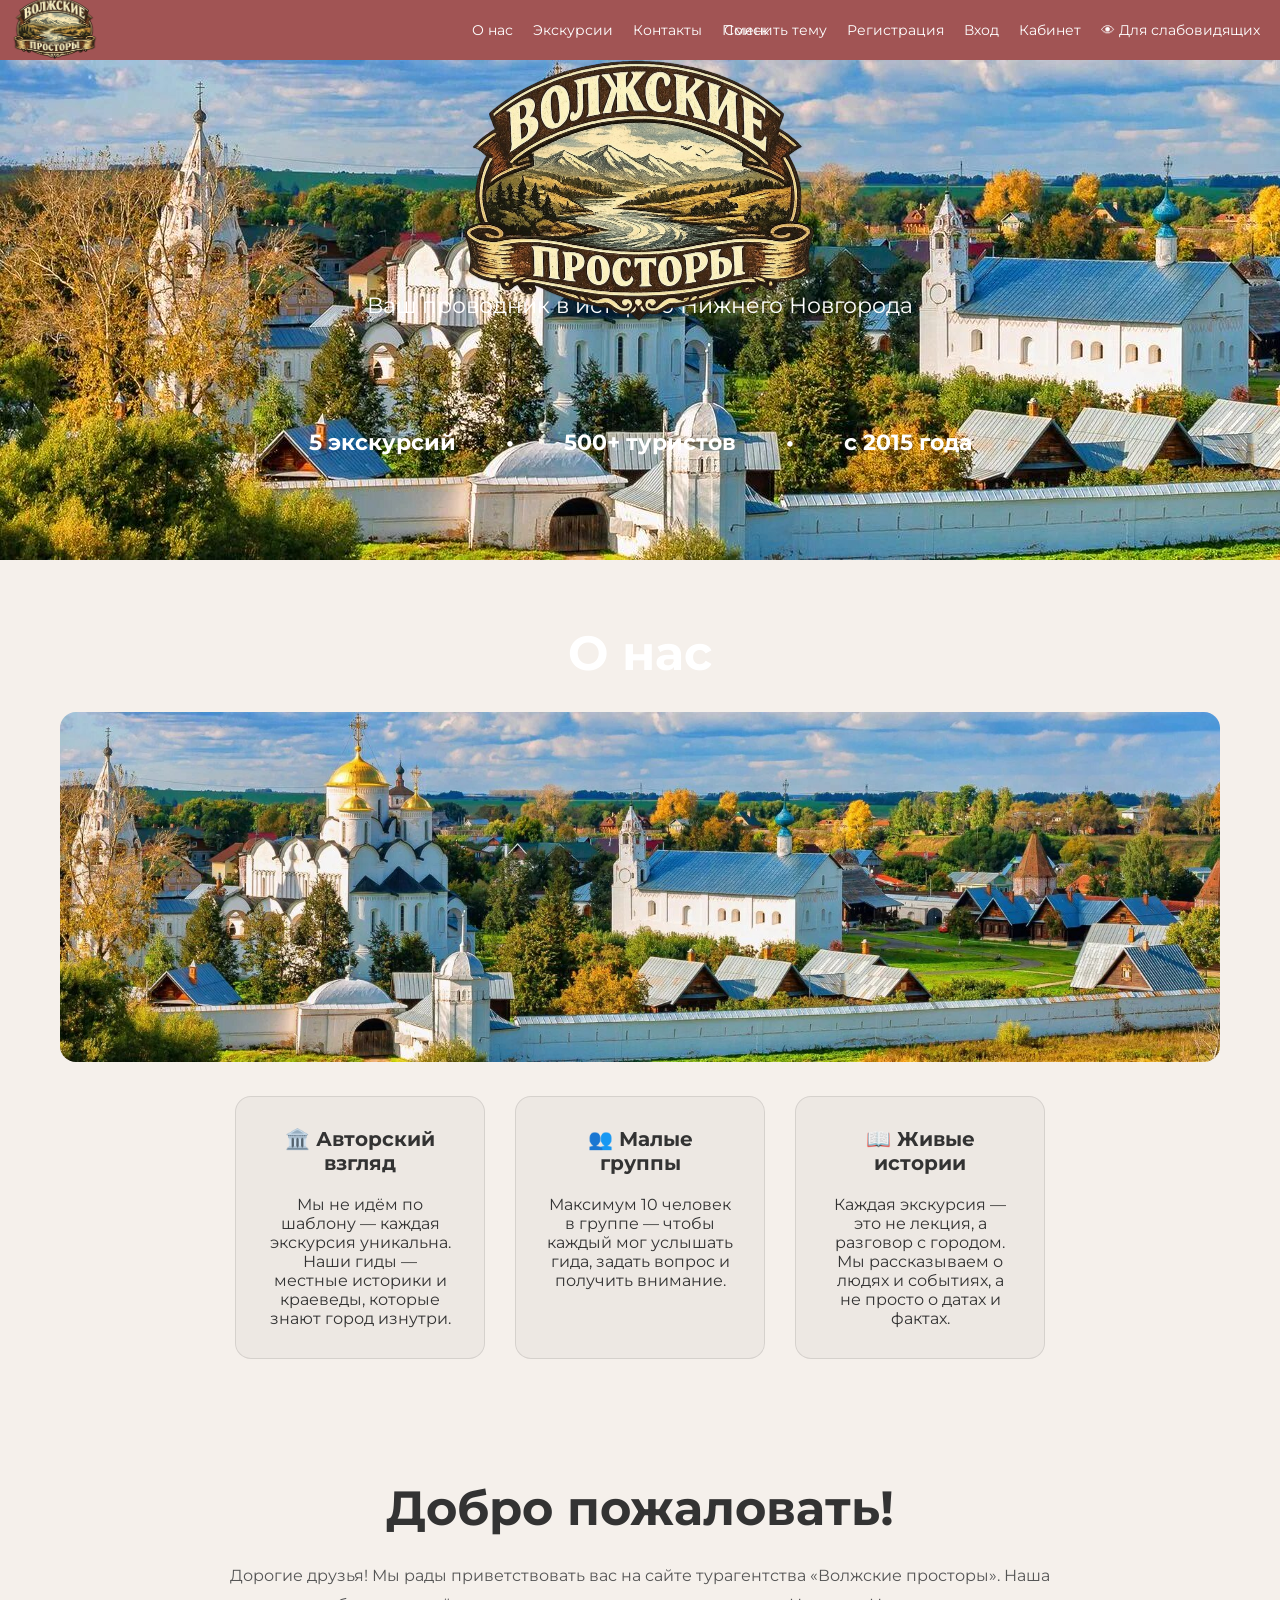
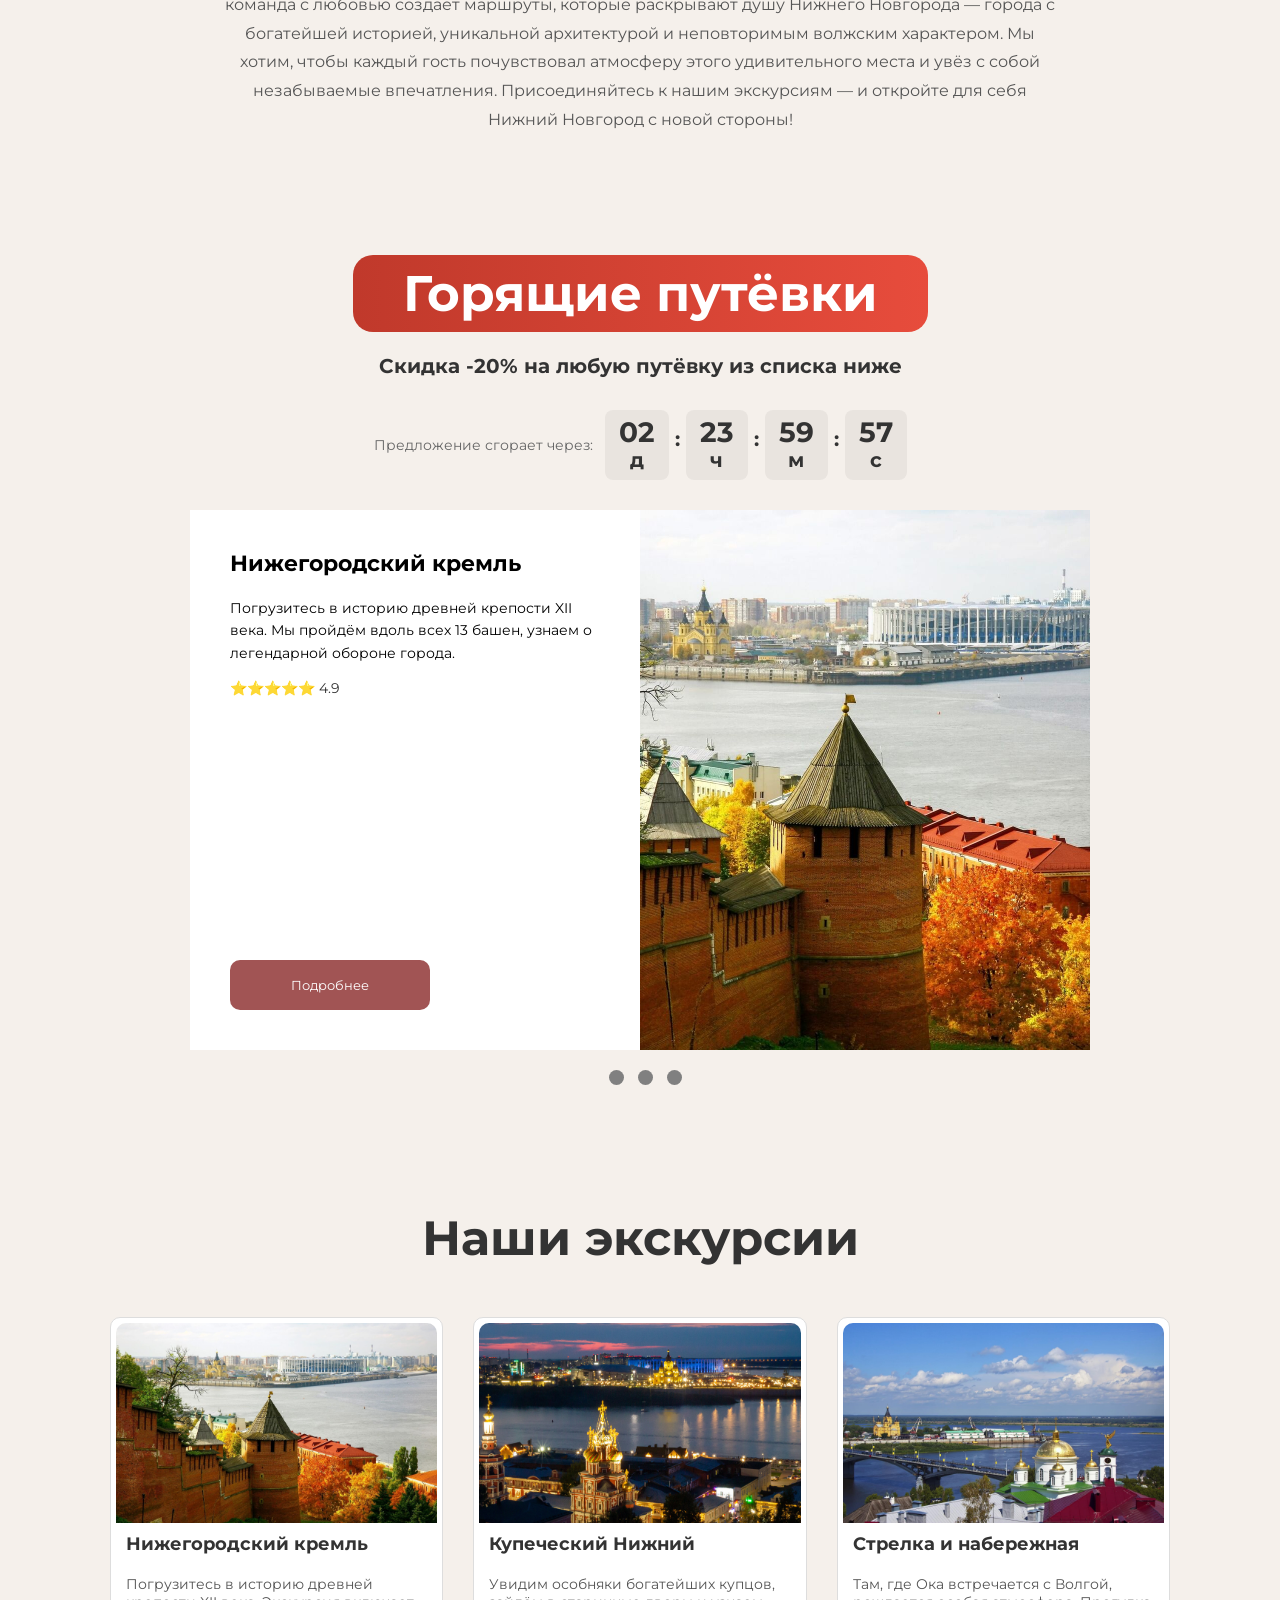
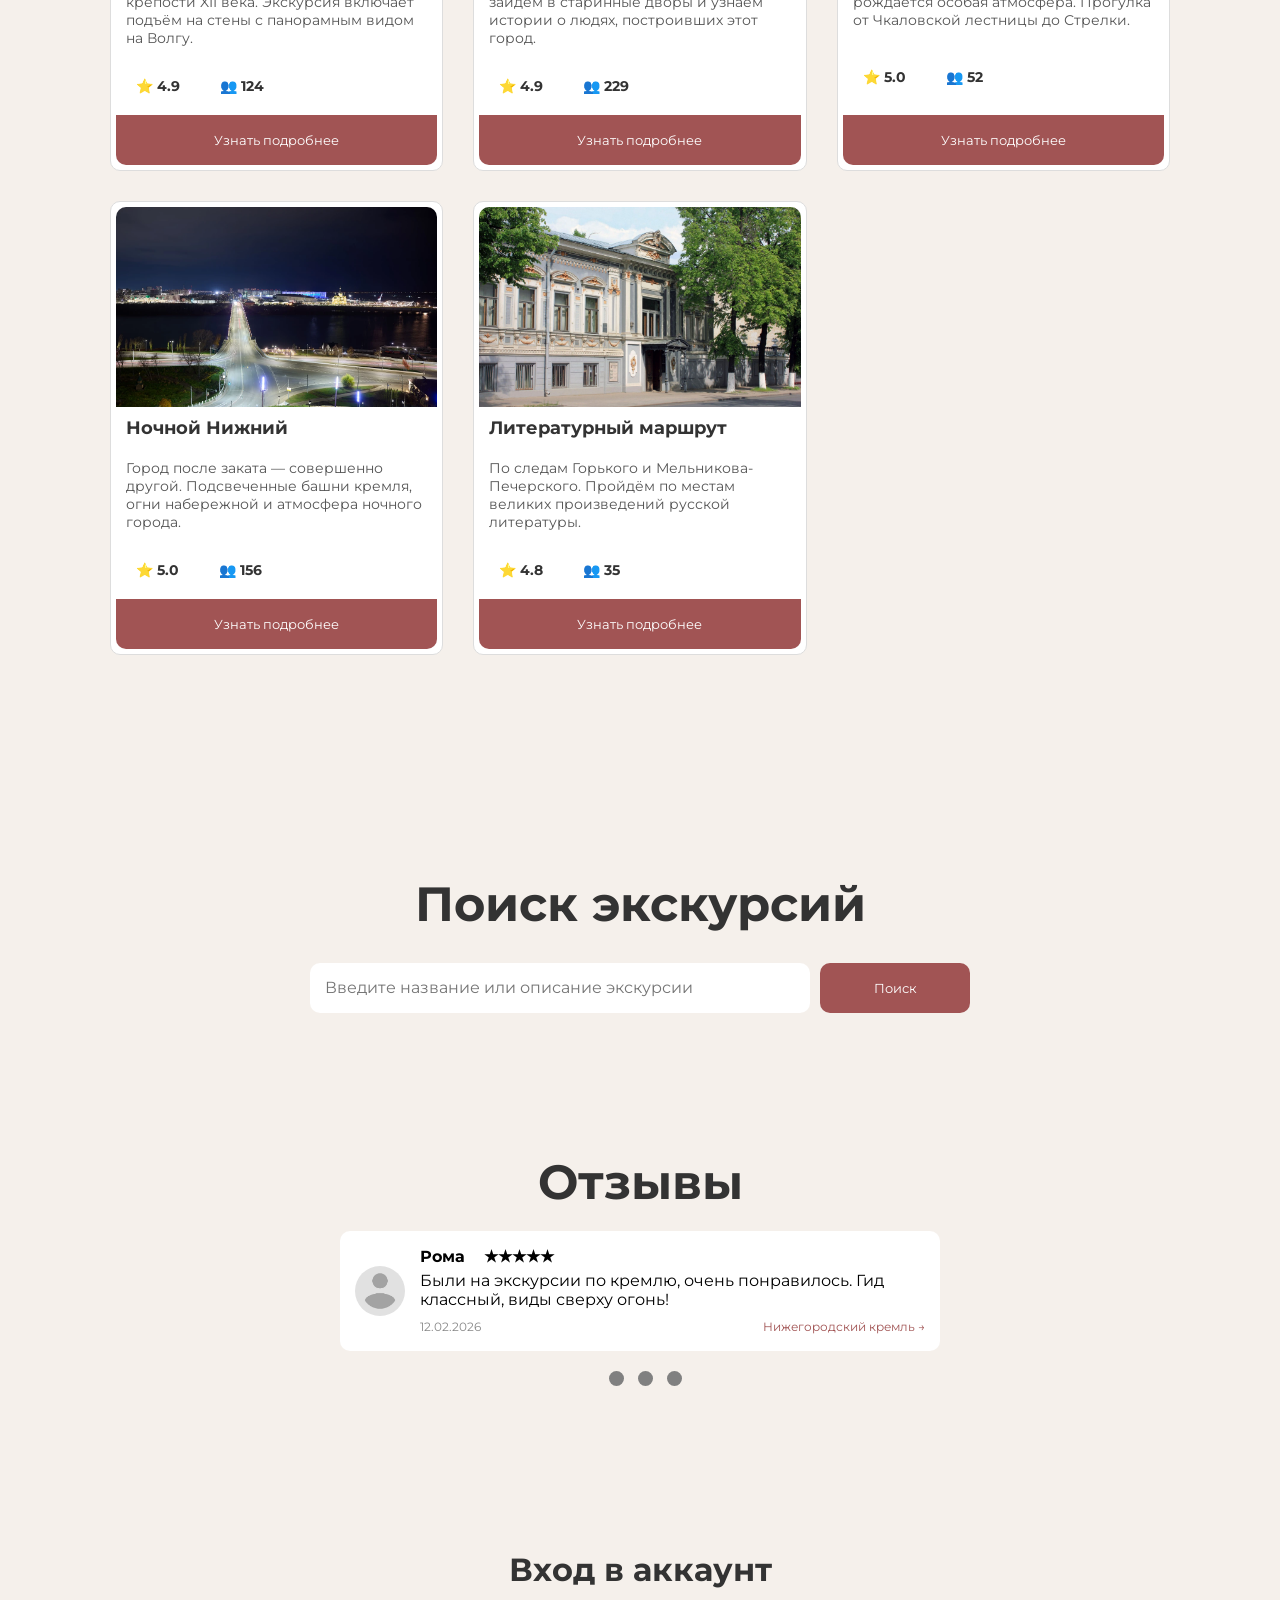
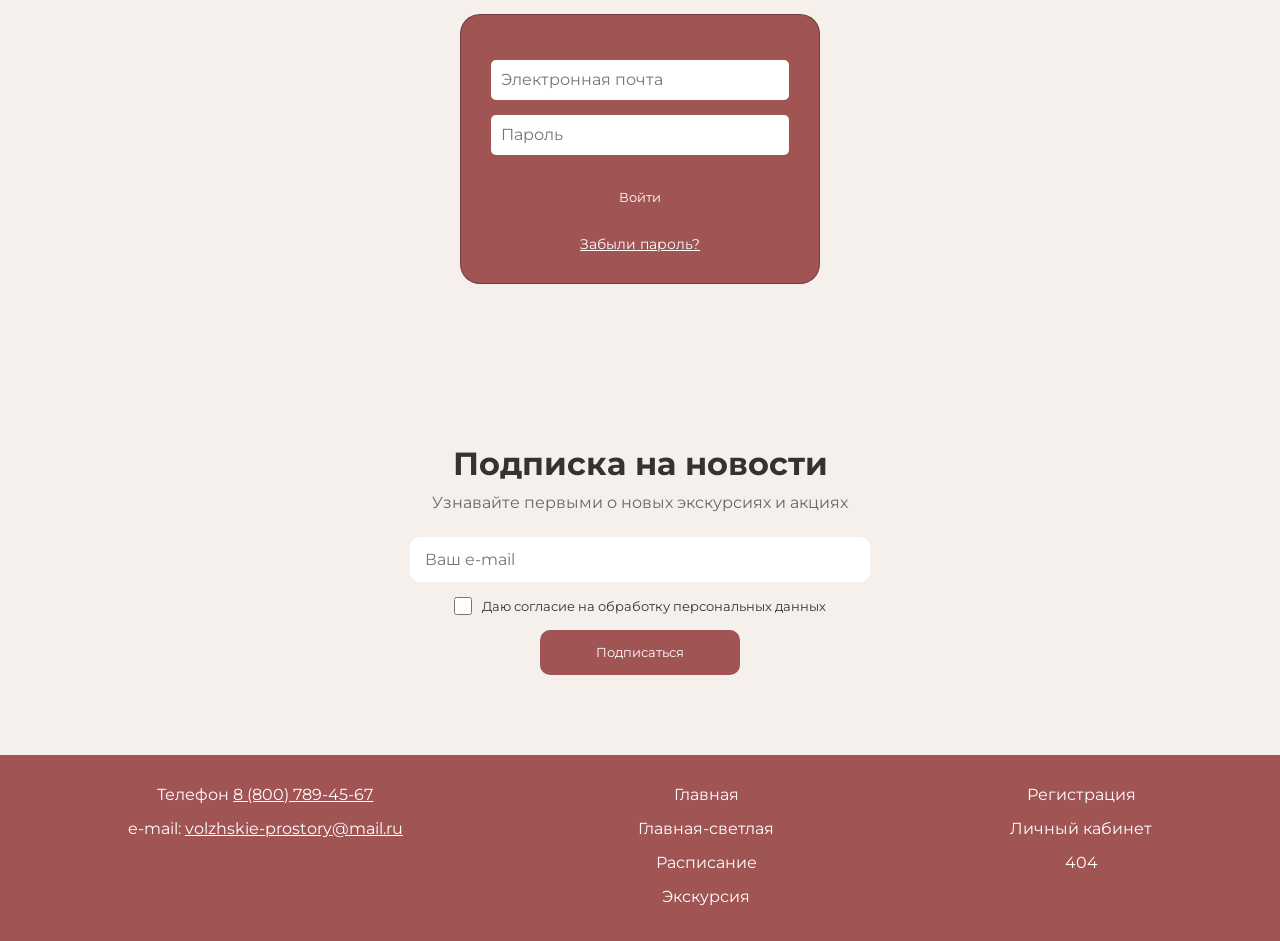
==== index-light.html @ debf5abe "Картинки, стили, горящие путевки, версия для слабовидящих" ====
<!DOCTYPE html>
<html lang="ru">

<head>
    <meta charset="UTF-8">
    <meta name="viewport" content="width=device-width, initial-scale=1.0">
    <title>Главная — Волжские просторы (светлая)</title>
    <link rel="stylesheet" href="css/style.css">
    <link rel="stylesheet" href="css/header.css">
    <link rel="stylesheet" href="css/footer.css">
    <link rel="stylesheet" href="css/sliders.css">
    <link rel="stylesheet" href="css/main.css">
    <link rel="stylesheet" href="css/responsive.css">
    <link rel="stylesheet" href="css/accessibility.css">
    <style>
        body {
            background-color: #f5f0eb;
        }
        h1 {
            color: #333;
        }
        .about_us_card {
            background: rgba(0,0,0,0.03);
            border: 1px solid rgba(0,0,0,0.1);
            color: #333;
        }
        .welcome_section {
            color: #333;
        }
        .welcome_section p {
            color: #555;
        }
        .trip_card {
            background: white;
            border: 1px solid #ddd;
            color: #333;
        }
        .trip_card span {
            color: #555;
        }
        .card_info span {
            color: #333;
        }
        .search_section h1 {
            color: #333;
        }
        .reviews h1 {
            color: #333;
        }
        .auth_section h1 {
            color: #333;
        }
        .subscribe_section {
            color: #333;
        }
        .subscribe_section > p {
            color: #666;
        }
        .subscribe_checkbox {
            color: #333;
        }
        .hot_section span {
            color: #333;
        }
        .hot_badge {
            color: white;
        }
        .timer_unit {
            background: rgba(0,0,0,0.05);
        }
        .timer_unit span:first-child {
            color: #333;
        }
        .timer_unit_label {
            color: #888;
        }
        .timer_sep {
            color: #333;
        }
        .timer_label {
            color: #666;
        }
        .hero h1 {
            color: white;
        }
        .hero span {
            color: white;
        }
        .hero div p {
            color: white;
        }
        .slider_rating {
            color: #333;
        }
        footer a {
            color: white;
        }
    </style>
</head>

<body>
    <header>
        <div class="headerleft">
            <a class="headerbtn" href="index.html"><img src="img/logo.png" alt="logo" class="logo"></a>
        </div>
        <div class="header_nav">
            <a class="headerbtn" href="#about_us">О нас</a>
            <a class="headerbtn" href="tour.html">Экскурсии</a>
            <a class="headerbtn" href="#contacts">Контакты</a>
            <a class="headerbtn" href="#search">Поиск</a>
        </div>
        <div class="header_right">
            <a class="headerbtn" href="index.html">Сменить тему</a>
            <a class="headerbtn" href="registration.html">Регистрация</a>
            <a class="headerbtn" href="#auth">Вход</a>
            <a class="headerbtn" href="account.html">Кабинет</a>
            <a class="headerbtn accessible_btn" href="#" onclick="toggleAccessibility(); return false;">👁 Для слабовидящих</a>
        </div>
        <a class="burger_btn" href="#" onclick="toggleMenu(); return false;">☰</a>
    </header>

    <div class="mobile_menu" id="mobile_menu">
        <a href="#about_us">О нас</a>
        <a href="tour.html">Экскурсии</a>
        <a href="#contacts">Контакты</a>
        <a href="#search">Поиск</a>
        <a href="index.html">Сменить тему</a>
        <a href="registration.html">Регистрация</a>
        <a href="#auth">Вход</a>
        <a href="account.html">Кабинет</a>
        <a class="accessible_btn_mobile" href="#" onclick="toggleAccessibility(); return false;">👁 Для слабовидящих</a>
    </div>

    <div class="hero">
        <img src="img/about.jpg">
        <img src="img/logo.png" class="hero_logo" alt="Волжские просторы">
        <span>Ваш проводник в историю Нижнего Новгорода</span>
        <div>
            <p>5 экскурсий</p>
            <p>•</p>
            <p>500+ туристов</p>
            <p>•</p>
            <p>с 2015 года</p>
        </div>
    </div>

    <section id="about_us">
        <div class="about_us">
            <h1>О нас</h1>
            <div class="about_us_content">
                <div class="about_us_img">
                    <img src="img/about.jpg" alt="О нас">
                </div>
                <div class="about_us_container">
                    <div class="about_us_card">
                        <h2>🏛️ Авторский взгляд</h2>
                        <p>Мы не идём по шаблону — каждая экскурсия уникальна. Наши гиды — местные историки и краеведы, которые знают город изнутри.</p>
                    </div>
                    <div class="about_us_card">
                        <h2>👥 Малые группы</h2>
                        <p>Максимум 10 человек в группе — чтобы каждый мог услышать гида, задать вопрос и получить внимание.</p>
                    </div>
                    <div class="about_us_card">
                        <h2>📖 Живые истории</h2>
                        <p>Каждая экскурсия — это не лекция, а разговор с городом. Мы рассказываем о людях и событиях, а не просто о датах и фактах.</p>
                    </div>
                </div>
            </div>
        </div>
    </section>

    <section id="welcome">
        <div class="welcome_section">
            <h1>Добро пожаловать!</h1>
            <p>Дорогие друзья! Мы рады приветствовать вас на сайте турагентства «Волжские просторы». Наша команда с любовью создаёт маршруты, которые раскрывают душу Нижнего Новгорода — города с богатейшей историей, уникальной архитектурой и неповторимым волжским характером. Мы хотим, чтобы каждый гость почувствовал атмосферу этого удивительного места и увёз с собой незабываемые впечатления. Присоединяйтесь к нашим экскурсиям — и откройте для себя Нижний Новгород с новой стороны!</p>
        </div>
    </section>

    <section id="hot_trips">
        <div class="hot_trips">
            <div class="hot_section">
                <div class="hot_badge">Горящие путёвки</div>
                <span>Скидка -20% на любую путёвку из списка ниже</span>
                <div class="timer_block">
                    <div class="timer_label">Предложение сгорает через:</div>
                    <div class="timer_digits">
                        <div class="timer_unit">
                            <span id="days">00</span>
                            <span class="timer_unit_label">д</span>
                        </div>
                        <span class="timer_sep">:</span>
                        <div class="timer_unit">
                            <span id="hours">00</span>
                            <span class="timer_unit_label">ч</span>
                        </div>
                        <span class="timer_sep">:</span>
                        <div class="timer_unit">
                            <span id="minutes">00</span>
                            <span class="timer_unit_label">м</span>
                        </div>
                        <span class="timer_sep">:</span>
                        <div class="timer_unit">
                            <span id="seconds">00</span>
                            <span class="timer_unit_label">с</span>
                        </div>
                    </div>
                </div>
            </div>
            <div class="hot_trips_slider">
                <input type="radio" name="slider" id="hot_trips_slide1" class="slider_radio" checked>
                <input type="radio" name="slider" id="hot_trips_slide2" class="slider_radio">
                <input type="radio" name="slider" id="hot_trips_slide3" class="slider_radio">
                <div class="hot_trips_slides">
                    <div class="hot_trip_block">
                        <h2>Нижегородский кремль</h2>
                        <p>Погрузитесь в историю древней крепости XII века. Мы пройдём вдоль всех 13 башен, узнаем о легендарной обороне города.</p>
                        <div class="slider_rating">⭐⭐⭐⭐⭐ 4.9</div>
                        <a href="tour.html#tour1"><button>Подробнее</button></a>
                    </div>
                    <div class="hot_trips_slide">
                        <img src="img/2.jpg" alt="Слайд1">
                    </div>
                    <div class="hot_trip_block">
                        <h2>Купеческий Нижний</h2>
                        <p>Нижний Новгород был одним из главных торговых городов России. Увидим особняки, заглянем в старинные дворы.</p>
                        <div class="slider_rating">⭐⭐⭐⭐⭐ 4.9</div>
                        <a href="tour.html#tour2"><button>Подробнее</button></a>
                    </div>
                    <div class="hot_trips_slide">
                        <img src="img/3.jpg" alt="Слайд2">
                    </div>
                    <div class="hot_trip_block">
                        <h2>Стрелка и набережная</h2>
                        <p>Там, где Ока встречается с Волгой, рождается особая атмосфера. Пройдём от Чкаловской лестницы до Стрелки.</p>
                        <div class="slider_rating">⭐⭐⭐⭐⭐ 5.0</div>
                        <a href="tour.html#tour3"><button>Подробнее</button></a>
                    </div>
                    <div class="hot_trips_slide">
                        <img src="img/1.jpeg" alt="Слайд3">
                    </div>
                </div>
                <div class="controls">
                    <label for="hot_trips_slide1"></label>
                    <label for="hot_trips_slide2"></label>
                    <label for="hot_trips_slide3"></label>
                </div>
            </div>
        </div>
    </section>

    <section id="trips">
        <h1>Наши экскурсии</h1>
        <div class="trips_container">
            <div class="trip_card">
                <img src="img/2.jpg">
                <h2>Нижегородский кремль</h2>
                <span>Погрузитесь в историю древней крепости XII века. Экскурсия включает подъём на стены с панорамным видом на Волгу.</span>
                <div class="card_info">
                    <span>⭐ 4.9</span>
                    <span>👥 124</span>
                </div>
                <a href="tour.html#tour1"><button>Узнать подробнее</button></a>
            </div>
            <div class="trip_card">
                <img src="img/3.jpg">
                <h2>Купеческий Нижний</h2>
                <span>Увидим особняки богатейших купцов, зайдём в старинные дворы и узнаем истории о людях, построивших этот город.</span>
                <div class="card_info">
                    <span>⭐ 4.9</span>
                    <span>👥 229</span>
                </div>
                <a href="tour.html#tour2"><button>Узнать подробнее</button></a>
            </div>
            <div class="trip_card">
                <img src="img/1.jpeg">
                <h2>Стрелка и набережная</h2>
                <span>Там, где Ока встречается с Волгой, рождается особая атмосфера. Прогулка от Чкаловской лестницы до Стрелки.</span>
                <div class="card_info">
                    <span>⭐ 5.0</span>
                    <span>👥 52</span>
                </div>
                <a href="tour.html#tour3"><button>Узнать подробнее</button></a>
            </div>
            <div class="trip_card">
                <img src="img/4.webp">
                <h2>Ночной Нижний</h2>
                <span>Город после заката — совершенно другой. Подсвеченные башни кремля, огни набережной и атмосфера ночного города.</span>
                <div class="card_info">
                    <span>⭐ 5.0</span>
                    <span>👥 156</span>
                </div>
                <a href="tour.html#tour4"><button>Узнать подробнее</button></a>
            </div>
            <div class="trip_card">
                <img src="img/5.jpeg">
                <h2>Литературный маршрут</h2>
                <span>По следам Горького и Мельникова-Печерского. Пройдём по местам великих произведений русской литературы.</span>
                <div class="card_info">
                    <span>⭐ 4.8</span>
                    <span>👥 35</span>
                </div>
                <a href="tour.html#tour5"><button>Узнать подробнее</button></a>
            </div>
        </div>
    </section>

    <section id="search">
        <div class="search_section">
            <h1>Поиск экскурсий</h1>
            <div class="search_form">
                <input type="text" list="search_hints" placeholder="Введите название или описание экскурсии">
                <datalist id="search_hints">
                    <option value="Нижегородский кремль">
                    <option value="Купеческий Нижний">
                    <option value="Стрелка и набережная">
                    <option value="Ночной Нижний">
                    <option value="Литературный маршрут">
                </datalist>
                <button>Поиск</button>
            </div>
        </div>
    </section>

    <section id="reviews">
        <div class="reviews">
            <h1>Отзывы</h1>
            <div class="reviews_slider">
                <input type="radio" name="reviews_radio" id="review1" class="slider_radio" checked>
                <input type="radio" name="reviews_radio" id="review2" class="slider_radio">
                <input type="radio" name="reviews_radio" id="review3" class="slider_radio">
                <div class="reviews_slides">
                    <div class="review_slide">
                        <img src="img/avatar.jpg" alt="Аватар">
                        <div class="review_text">
                            <div class="review_header">
                                <span>Рома</span>
                                <span>★★★★★</span>
                            </div>
                            <span>Были на экскурсии по кремлю, очень понравилось. Гид классный, виды сверху огонь!</span>
                            <div class="review_footer">
                                <span class="review_date">12.02.2026</span>
                                <a href="tour.html#tour1">Нижегородский кремль →</a>
                            </div>
                        </div>
                    </div>
                    <div class="review_slide">
                        <img src="img/avatar.jpg" alt="Аватар">
                        <div class="review_text">
                            <div class="review_header">
                                <span>Дима</span>
                                <span>★★★★☆</span>
                            </div>
                            <span>Ходили на «Купеческий Нижний». Прикольно было по старым улицам гулять. Хочу ещё на ночную.</span>
                            <div class="review_footer">
                                <span class="review_date">28.01.2026</span>
                                <a href="tour.html#tour2">Купеческий Нижний →</a>
                            </div>
                        </div>
                    </div>
                    <div class="review_slide">
                        <img src="img/avatar.jpg" alt="Аватар">
                        <div class="review_text">
                            <div class="review_header">
                                <span>Егор</span>
                                <span>★★★★★</span>
                            </div>
                            <span>Ночная экскурсия топ! Город в подсветке вообще другой. Точно ещё приду.</span>
                            <div class="review_footer">
                                <span class="review_date">05.03.2026</span>
                                <a href="tour.html#tour4">Ночной Нижний →</a>
                            </div>
                        </div>
                    </div>
                </div>
                <div class="controls">
                    <label for="review1"></label>
                    <label for="review2"></label>
                    <label for="review3"></label>
                </div>
            </div>
        </div>
    </section>

    <section id="auth">
        <div class="auth_section">
            <h1>Вход в аккаунт</h1>
            <div class="auth_form">
                <input type="email" placeholder="Электронная почта">
                <input type="password" placeholder="Пароль">
                <button class="submit_btn">Войти</button>
                <a href="#" class="forgot_link">Забыли пароль?</a>
            </div>
        </div>
    </section>

    <section id="subscribe">
        <div class="subscribe_section">
            <h1>Подписка на новости</h1>
            <p>Узнавайте первыми о новых экскурсиях и акциях</p>
            <div class="subscribe_form">
                <input type="email" placeholder="Ваш e-mail">
                <div class="subscribe_checkbox">
                    <input type="checkbox" id="subscribe_agree">
                    <label for="subscribe_agree">Даю согласие на обработку персональных данных</label>
                </div>
                <button class="submit_btn">Подписаться</button>
            </div>
        </div>
    </section>

    <section id="contacts">
        <footer>
            <div class="footer_container">
                <div class="footer_column1">
                    <span>Телефон <a href="tel:88007894567" style="color:white">8 (800) 789-45-67</a></span>
                    <span>e-mail: <a href="mailto:volzhskie-prostory@mail.ru" style="color:white">volzhskie-prostory@mail.ru</a></span>
                </div>
                <div class="footer_column2">
                    <a href="index.html">Главная</a>
                    <a href="index-light.html">Главная-светлая</a>
                    <a href="schedule.html">Расписание</a>
                    <a href="tour.html">Экскурсия</a>
                </div>
                <div class="footer_column3">
                    <a href="registration.html">Регистрация</a>
                    <a href="account.html">Личный кабинет</a>
                    <a href="404.html">404</a>
                </div>
            </div>
        </footer>
    </section>
    <script src="js/hot_timer.js"></script>
    <script src="js/accessibility.js"></script>
    <script src="js/mobile_menu.js"></script>
</body>

</html>
---- css/style.css ----
@font-face {
  font-family: 'Montserrat';
  src: url('../fonts/Montserrat-Regular.ttf') format('truetype');
  font-weight: 400;
}

@font-face {
  font-family: 'Montserrat';
  src: url('../fonts/Montserrat-Bold.ttf') format('truetype');
  font-weight: 700;
}

html {
  scroll-behavior: smooth;
}

* {
  box-sizing: border-box;
  margin: 0;
  padding: 0;
}

body {
  font-family: 'Montserrat', sans-serif;
  font-weight: 400;
  background-color: #453d3d;
}

button {
  background-color: rgb(161, 84, 84);
  border-radius: 10px;
  height: 50px;
  width: 290px;
  color: white;
  border: 0;
  cursor: pointer;
  font-family: 'Montserrat', sans-serif;
  transition: background-color 0.3s;
}

button:hover {
  background-color: #c0392b;
}

h1 {
  color: white;
  font-size: 48px;
  text-align: center;
}

a {
  transition: opacity 0.3s;
}

a:hover {
  opacity: 0.8;
}
---- css/header.css ----
header {
  display: flex;
  justify-content: space-between;
  align-items: center;
  background-color: rgb(161, 84, 84);
  height: 60px;
  width: 100%;
  padding: 0 10px;
  position: sticky;
  top: 0;
  z-index: 100;
}

header .headerbtn:first-child {
  margin-left: -30px;
}

.headerbtn {
  border: none;
  color: white;
  cursor: pointer;
  margin-left: 10px;
  margin-right: 10px;
  text-decoration: none;
  font-size: 14px;
}


.header_nav {
  position: absolute;
  left: 50%;
  transform: translateX(-50%);
  display: flex;
  align-items: center;
}

.header_right {
  display: flex;
  align-items: center;
}

.burger_btn {
  display: none;
  color: white;
  font-size: 28px;
  text-decoration: none;
  padding: 5px 10px;
}

.mobile_menu {
  display: none;
  flex-direction: column;
  background-color: rgb(161, 84, 84);
  padding: 15px 20px;
  position: sticky;
  top: 60px;
  z-index: 99;
}

.mobile_menu.open {
  display: flex;
}

.mobile_menu a {
  color: white;
  text-decoration: none;
  padding: 10px 0;
  border-bottom: 1px solid rgba(255, 255, 255, 0.2);
}

header img {
  margin-top: 2px;
  width: 150px;
  height: 100px;
}
---- css/footer.css ----
footer {
  background-color: rgb(161, 84, 84);
  color: white;
  padding: 10px;
  width: 100%;
}

.footer_container {
  padding-top: 20px;
  padding-bottom: 20px;
  text-align: center;
  display: flex;
  justify-content: space-around;
}

.footer_column1 {
  display: flex;
  flex-direction: column;
  justify-content: flex-start;
  gap: 15px;
  margin-bottom: 5px;
}

.footer_column2 {
  display: flex;
  flex-direction: column;
  justify-content: flex-start;
  gap: 15px;
  margin-bottom: 5px;
}

.footer_column2 a {
  color: white;
  text-decoration: none;
}

.footer_column2 a:hover {
  text-decoration: underline;
}

.footer_column3 {
  display: flex;
  flex-direction: column;
  justify-content: flex-start;
  gap: 15px;
  margin-bottom: 5px;
}

.footer_column3 a {
  color: white;
  text-decoration: none;
}

.footer_column3 a:hover {
  text-decoration: underline;
}
---- css/sliders.css ----
.hot_trips h1 {
    font-size: 48px;
    color: white;
    text-align: center;
}

.hot_trips_slider {
    width: 900px;
    max-width: 100%;
    margin: 0 auto;
    overflow: hidden;
}

.hot_trips_slides {
    display: flex;
    width: 300%;
    transition: transform 1s ease;
}

.hot_trips_slide {
    width: calc(100% / 6);
    flex-shrink: 0;
}

.hot_trips_slide img {
    height: 540px;
    width: 100%;
    object-fit: cover;
    display: block;
}

.hot_trip_block {
    display: flex;
    flex-direction: column;
    align-items: flex-start;
    background: white;
    height: 540px;
    padding: 40px;
    color: black;
    box-sizing: border-box;
    width: calc(100% / 6);
    flex-shrink: 0;
}

.hot_trip_block button {
    background-color: rgb(161, 84, 84);
    border-radius: 10px;
    height: 50px;
    width: 200px;
    color: white;
}

.hot_trip_block h2 {
    margin-bottom: 10px;
    font-size: 22px;
}

.hot_trip_block a {
    margin-top: auto;
}

.hot_trip_block p {
    margin-top: 10px;
    margin-bottom: 10px;
    line-height: 1.6;
    font-size: 14px;
}

.hot_section {
    display: flex;
    flex-direction: column;
    align-items: center;
    gap: 12px;
    margin-bottom: 30px;
}

.hot_section span {
    color: white;
    font-weight: bold;
    font-size: 20px;
}

.hot_badge {
    background: linear-gradient(90deg, #c0392b, #e74c3c);
    color: white;
    padding: 8px 50px;
    width: auto;
    margin-bottom: 10px;
    border-radius: 20px;
    font-size: 50px;
    font-weight: bold;
}

.timer_block {
    display: flex;
    margin-top: 20px;
    align-items: center;
    gap: 12px;
}

.timer_label {
    font-size: 14px;
    color: rgba(255,255,255,0.7);
}

.timer_digits {
    display: flex;
    align-items: center;
    gap: 6px;
}

.timer_unit {
    display: flex;
    flex-direction: column;
    align-items: center;
    background: rgba(255,255,255,0.1);
    border-radius: 8px;
    padding: 8px 14px;
    min-width: 50px;
}

.timer_unit span:first-child {
    font-size: 28px;
    font-weight: bold;
    color: white;
    line-height: 1;
}

.timer_unit_label {
    font-size: 8px;
    color: rgba(255,255,255,0.6);
    margin-top: 2px;
}

.timer_sep {
    font-size: 24px;
    font-weight: bold;
    color: white;
    margin-bottom: 12px;
}

.slider_radio {
    display: none;
}

#hot_trips_slide1:checked ~ .hot_trips_slides {
    transform: translateX(0%);
}

#hot_trips_slide2:checked ~ .hot_trips_slides {
    transform: translateX(-33.33%);
}

#hot_trips_slide3:checked ~ .hot_trips_slides {
    transform: translateX(-66.66%);
}

.reviews {
    display: flex;
    flex-direction: column;
    padding: 60px 0;
}

.reviews h1 {
    font-size: 48px;
    color: white;
    text-align: center;
    margin-bottom: 20px;
}

.reviews_slider {
    width: 600px;
    max-width: 100%;
    margin: 0 auto;
    overflow: hidden;
}

.reviews_slides {
    display: flex;
    width: 300%;
    transition: transform 1s ease;
}

.review_slide {
    display: flex;
    flex-direction: row;
    align-items: center;
    gap: 15px;
    width: calc(100% / 3);
    background-color: white;
    border-radius: 10px;
    min-height: 120px;
    padding: 15px;
    flex-shrink: 0;
    box-sizing: border-box;
}

.review_text {
    display: flex;
    flex-direction: column;
    gap: 5px;
    flex: 1;
}

.review_header span {
    margin-right: 15px;
    font-weight: bold;
}

.review_slide img {
    height: 50px;
    width: 50px;
    border-radius: 50%;
    object-fit: cover;
    flex-shrink: 0;
}

#review1:checked ~ .reviews_slides {
    transform: translateX(0);
}

#review2:checked ~ .reviews_slides {
    transform: translateX(-33.33%);
}

#review3:checked ~ .reviews_slides {
    transform: translateX(-66.66%);
}

.controls {
    text-align: center;
    margin-top: 10px;
}

.controls label {
    display: inline-block;
    width: 15px;
    height: 15px;
    background: grey;
    border-radius: 100%;
    margin-top: 10px;
    margin-left: 10px;
    cursor: pointer;
}

.controls label:hover {
    background: rgb(161, 84, 84);
}
---- css/main.css ----
.hero {
    position: relative;
}

.hero h1 {
    color: white;
    position: absolute;
    font-size: 60px;
    top: 50%;
    left: 50%;
    transform: translate(-50%, -180%);
    width: 80%;
    padding: 20px;
    text-align: center;
}

.hero_logo {
    position: absolute;
    top: 35%;
    left: 50%;
    transform: translate(-50%, -60%);
    width: 50%;
    height: auto;
    z-index: 2;
    filter: none;
}

.hero span {
    color: white;
    position: absolute;
    font-size: 22px;
    top: 50%;
    left: 50%;
    transform: translate(-50%, -60%);
    width: 70%;
    padding: 20px;
    text-align: center;
    animation: fadeUp 1s ease 0.3s both;
}

.hero div {
    display: flex;
    gap: 50px;
    color: white;
    position: absolute;
    font-size: 22px;
    top: 70%;
    left: 50%;
    transform: translate(-50%, 60%);
    width: 70%;
    text-align: center;
    justify-content: center;
    font-weight: 700;
}

.hero_background {
    filter: brightness(40%);
    width: 100%;
    height: calc(100vh - 60px);
    object-fit: cover;
}

.to_trips_btn {
    position: absolute;
    top: 57%;
    left: 50%;
    transform: translate(-50%, 100%);
    background-color: rgb(161, 84, 84);
    border-radius: 30px;
    border: none;
    font-size: large;
    color: white;
    height: 50px;
    width: 250px;
}

.about_us h1 {
    font-size: 48px;
    color: white;
    text-align: center;
    margin-bottom: 30px;
}

#about_us {
    padding: 60px 0;
}

.about_us_content {
    display: flex;
    flex-direction: column;
    align-items: center;
    gap: 30px;
    max-width: 1200px;
    margin: 0 auto;
    padding: 0 20px;
}

.about_us_img {
    width: 100%;
}

.about_us_img img {
    width: 100%;
    height: 350px;
    object-fit: cover;
    border-radius: 16px;
}

.about_us_container {
    display: flex;
    justify-content: center;
    gap: 30px;
    flex-wrap: wrap;
    width: 100%;
}

.about_us_card {
    display: flex;
    flex-direction: column;
    gap: 20px;
    text-align: center;
    width: 250px;
    background: rgba(255, 255, 255, 0.05);
    border: 1px solid rgba(255, 255, 255, 0.15);
    border-radius: 16px;
    color: white;
    padding: 30px;
    transition: transform 0.3s;
}

.about_us_card:hover {
    transform: translateY(-5px);
}

.about_us_card h2 {
    font-size: 20px;
    width: 100%;
    text-align: center;
}

.welcome_section {
    max-width: 900px;
    margin: 0 auto;
    padding: 60px 30px;
    text-align: center;
    color: white;
}

#hot_trips {
    padding: 60px 0;
}

#trips {
    padding: 60px 0;
}

.welcome_section h1 {
    margin-bottom: 25px;
}

.welcome_section p {
    font-size: 16px;
    line-height: 1.8;
    color: rgba(255, 255, 255, 0.85);
}

.trips_container {
    display: grid;
    grid-template-columns: repeat(3, 1fr);
    gap: 30px;
    max-width: 1100px;
    margin: 50px auto 100px;
    padding: 0 20px;
}

.trips_container img {
    height: 200px;
    width: 100%;
    object-fit: cover;
    border-radius: 10px 10px 0 0;
}

.trip_card {
    display: flex;
    flex-direction: column;
    background: rgba(255, 255, 255, 0.05);
    border: 1px solid rgba(255, 255, 255, 0.15);
    border-radius: 10px;
    color: white;
    padding: 5px;
    transition: transform 0.3s;
}

.trip_card:hover {
    transform: translateY(-5px);
}

.trip_card h2 {
    padding: 10px;
    font-size: 18px;
}

.trip_card span {
    padding: 10px;
    font-size: 14px;
}

.trip_card a {
    margin-top: auto;
}

.trip_card button {
    width: 100%;
    border-radius: 0 0 10px 10px;
}

.card_info {
    display: flex;
    gap: 20px;
    padding: 10px;
    font-weight: bold;
    font-size: 14px;
    margin-top: auto;
}

.search_section {
    max-width: 700px;
    margin: 0 auto;
    padding: 60px 20px;
    text-align: center;
}

#reviews {
    padding: 20px 0;
}

#auth {
    padding: 20px 0;
}

#subscribe {
    padding: 20px 0;
}

.search_section h1 {
    margin-bottom: 30px;
}

.search_form {
    display: flex;
    gap: 10px;
    justify-content: center;
}

.search_form input {
    flex: 1;
    height: 50px;
    border-radius: 10px;
    border: none;
    padding: 0 15px;
    font-size: 16px;
    font-family: 'Montserrat', sans-serif;
}

.search_form button {
    width: 150px;
}

.auth_section {
    max-width: 400px;
    margin: 0 auto;
    padding: 60px 20px;
    text-align: center;
}

.auth_section h1 {
    margin-bottom: 25px;
    font-size: 32px;
}

.auth_form {
    background: linear-gradient(135deg, rgb(161, 84, 84) 100%, rgb(254, 219, 219) 10%);
    border-radius: 20px;
    padding: 30px;
    border: 1px solid rgba(0, 0, 0, 0.3);
}

.auth_form input {
    width: 100%;
    height: 40px;
    margin-top: 15px;
    font-size: 16px;
    border: none;
    border-radius: 5px;
    padding-left: 10px;
    font-family: 'Montserrat', sans-serif;
}

.auth_form .submit_btn {
    margin-top: 20px;
    height: 45px;
    width: 100%;
    border-radius: 7px;
    display: block;
    cursor: pointer;
}

.forgot_link {
    display: block;
    margin-top: 15px;
    color: white;
    font-size: 14px;
}

.subscribe_section {
    max-width: 500px;
    margin: 0 auto;
    padding: 60px 20px;
    text-align: center;
    color: white;
}

.subscribe_section h1 {
    margin-bottom: 10px;
    font-size: 32px;
}

.subscribe_section>p {
    color: rgba(255, 255, 255, 0.7);
    margin-bottom: 25px;
}

.subscribe_form {
    display: flex;
    flex-direction: column;
    gap: 15px;
    align-items: center;
}

.subscribe_form input[type="email"] {
    width: 100%;
    height: 45px;
    border-radius: 10px;
    border: none;
    padding: 0 15px;
    font-size: 16px;
    font-family: 'Montserrat', sans-serif;
}

.subscribe_checkbox {
    display: flex;
    align-items: center;
    gap: 10px;
    font-size: 13px;
}

.subscribe_checkbox input {
    width: 18px;
    height: 18px;
}

.subscribe_form .submit_btn {
    width: 200px;
    height: 45px;
    border-radius: 10px;
}

.slider_rating {
    font-size: 14px;
    margin-top: 5px;
    margin-bottom: 10px;
}

.review_footer {
    display: flex;
    justify-content: space-between;
    align-items: center;
    margin-top: 5px;
    font-size: 12px;
}

.review_date {
    color: #888;
}

.review_footer a {
    color: rgb(161, 84, 84);
    text-decoration: none;
    font-size: 12px;
}

.review_footer a:hover {
    text-decoration: underline;
}
---- css/responsive.css ----
@media screen and (max-width: 796px) {
    .header_nav,
    .header_right {
        display: none;
    }

    .burger_btn {
        display: block;
    }

    .hero h1 {
        font-size: 32px;
        transform: translate(-50%, -120%);
    }

    .hero span {
        font-size: 16px;
        transform: translate(-50%, -50%);
    }

    .hero div {
        font-size: 14px;
        gap: 15px;
        top: 75%;
        left: 50%;
        transform: translate(-50%, 0);
        flex-wrap: wrap;
        justify-content: center;
    }

    .about_us_content {
        flex-direction: column;
        align-items: center;
    }

    .about_us_img img {
        width: 100%;
        max-width: 350px;
        height: 250px;
    }

    .about_us_container {
        flex-direction: column;
        align-items: center;
    }

    .about_us_card {
        width: 90%;
    }

    .trips_container {
        grid-template-columns: 1fr;
        padding: 0 15px;
    }

    .hot_trips_slider {
        width: 100%;
    }

    .hot_trips_slides {
        width: 300%;
    }

    .hot_trip_block {
        padding: 20px;
        height: auto;
        min-height: 300px;
        width: calc(100% / 6);
    }

    .hot_trips_slide {
        width: calc(100% / 6);
    }

    .hot_trips_slide img {
        height: 300px;
        width: 100%;
        object-fit: cover;
    }

    .hot_badge {
        font-size: 28px;
        padding: 8px 25px;
    }

    .hot_section span {
        font-size: 16px;
        text-align: center;
        padding: 0 10px;
    }

    .timer_block {
        flex-direction: column;
    }

    .timer_digits {
        flex-wrap: wrap;
        justify-content: center;
    }

    .reviews_slider {
        width: 100%;
        padding: 0 10px;
        box-sizing: border-box;
    }

    .reviews_slides {
        width: 300%;
    }

    .review_slide {
        flex-direction: column;
        height: auto;
        padding: 15px;
    }

    .search_form {
        flex-direction: column;
    }

    .search_form button {
        width: 100%;
    }

    .tours_container {
        flex-direction: column;
        gap: 20px;
        padding: 0 10px;
    }

    .navigation {
        display: none;
    }

    .tour_card {
        flex-direction: column;
        width: 100%;
        height: auto;
    }

    .tour_card img {
        width: 100%;
        height: 250px;
        object-fit: cover;
    }

    .text_container {
        margin: 10px;
    }

    .schedule_wrapper {
        overflow-x: auto;
    }

    .footer_container {
        flex-direction: column;
        gap: 20px;
        align-items: center;
    }

    .form_container {
        width: 90%;
    }

    .account_section {
        flex-direction: column;
        align-items: center;
    }

    .account_form_container {
        width: 90%;
    }

    .auth_section {
        padding: 40px 15px;
    }

    .subscribe_section {
        padding: 40px 15px;
    }

    .welcome_section {
        padding: 40px 15px;
    }

    .accessible_btn_mobile {
        display: block;
        text-align: center;
        padding: 10px;
        background: rgba(255,255,255,0.1);
        border-radius: 5px;
        margin-top: 5px;
    }

    .schedule_booking {
        flex-direction: column;
        padding: 0 10px;
    }

    .schedule_booking button {
        width: 100%;
    }
}
---- css/accessibility.css ----
body.accessible {
    background-color: #fff !important;
    color: #000 !important;
    font-size: 20px !important;
}

body.accessible * {
    font-size: inherit !important;
    color: #000 !important;
    background-color: #fff !important;
    border-color: #000 !important;
    background-image: none !important;
}

body.accessible header {
    background-color: #000 !important;
}

body.accessible header * {
    color: #fff !important;
    background-color: #000 !important;
}

body.accessible footer {
    background-color: #000 !important;
}

body.accessible footer * {
    color: #fff !important;
    background-color: #000 !important;
}

body.accessible .hero img {
    filter: grayscale(100%) brightness(60%);
}

body.accessible .mobile_menu {
    background-color: #000 !important;
}

body.accessible .mobile_menu a {
    color: #fff !important;
    background-color: #000 !important;
}

body.accessible h1,
body.accessible h2,
body.accessible h3 {
    font-size: 28px !important;
}

body.accessible p,
body.accessible span,
body.accessible a,
body.accessible label,
body.accessible td,
body.accessible th {
    font-size: 20px !important;
}

body.accessible button {
    background-color: #000 !important;
    color: #fff !important;
    font-size: 20px !important;
    border: 2px solid #000 !important;
}

body.accessible input,
body.accessible select {
    font-size: 20px !important;
    border: 2px solid #000 !important;
}

body.accessible .about_us_card,
body.accessible .trip_card,
body.accessible .review_slide,
body.accessible .tour_card {
    border: 2px solid #000 !important;
}

body.accessible .hot_badge {
    background: #000 !important;
    color: #fff !important;
}

body.accessible .accessible_btn {
    text-decoration: underline;
}
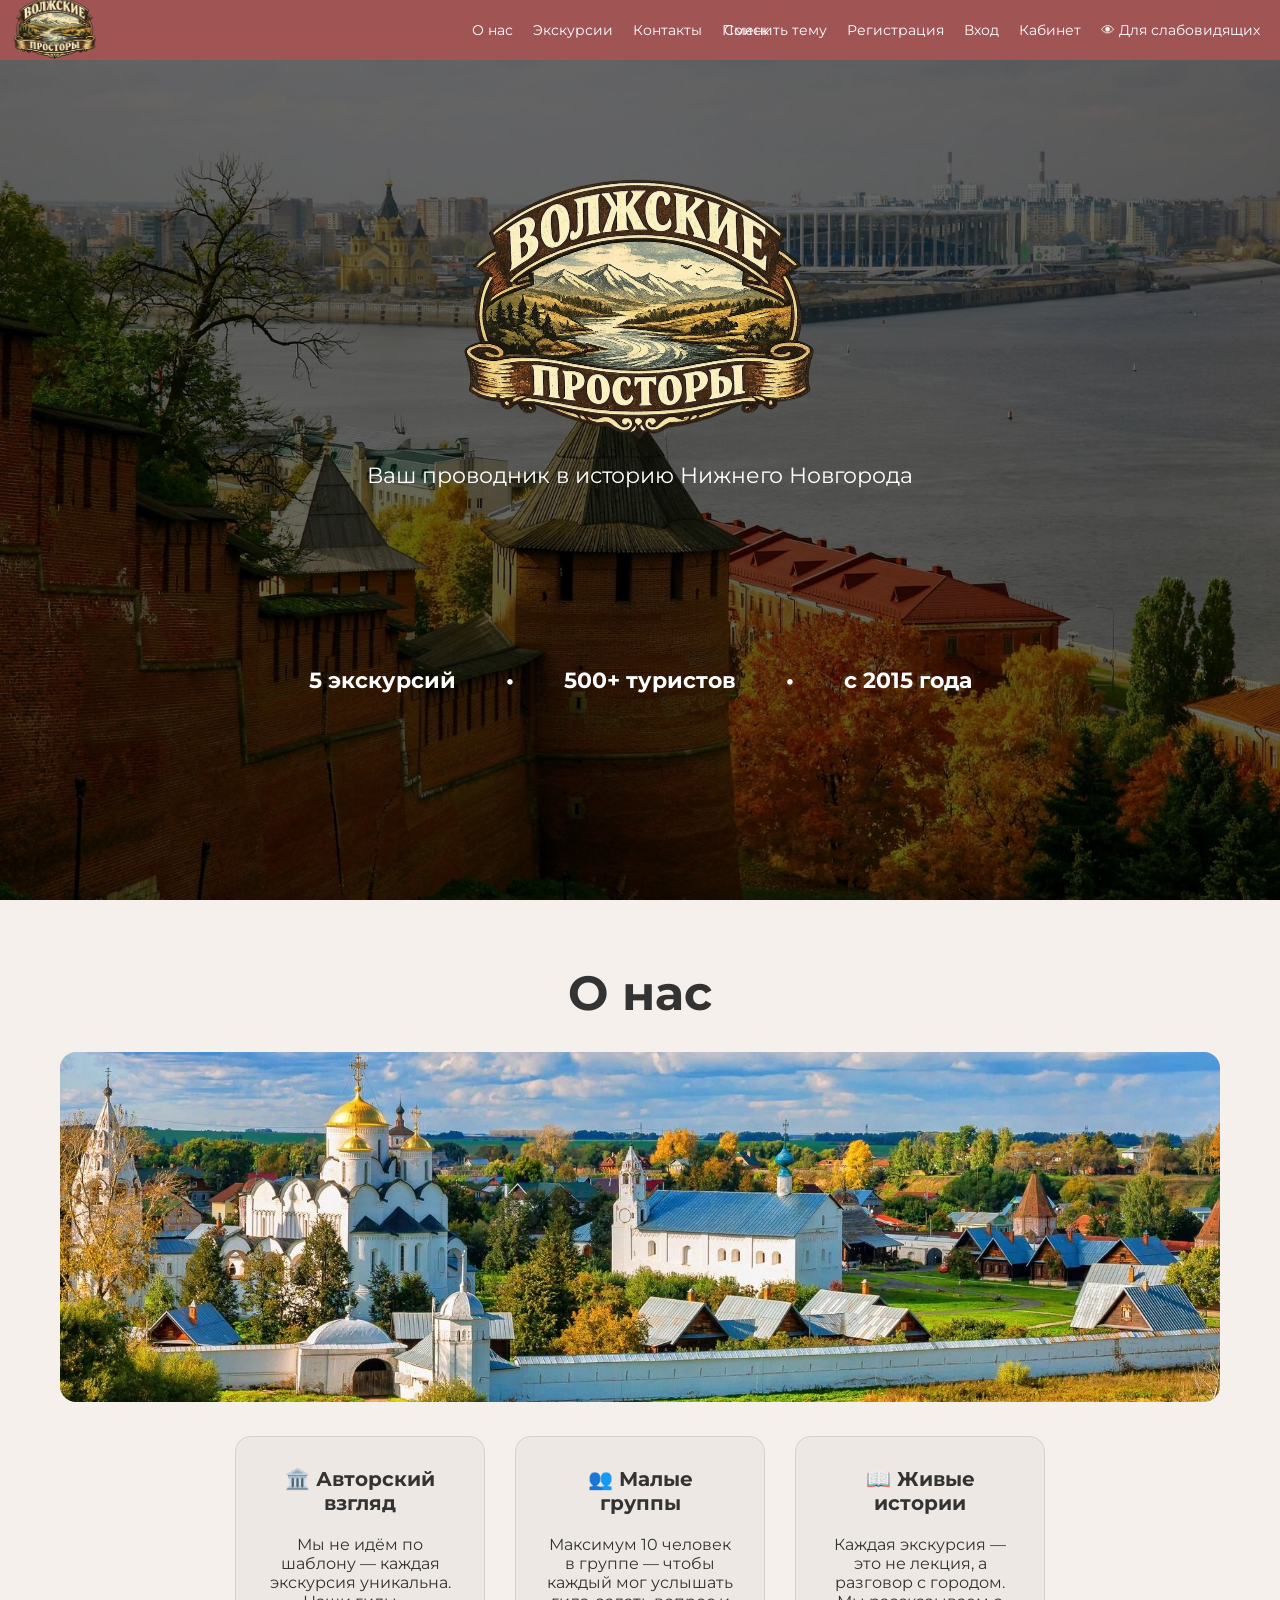
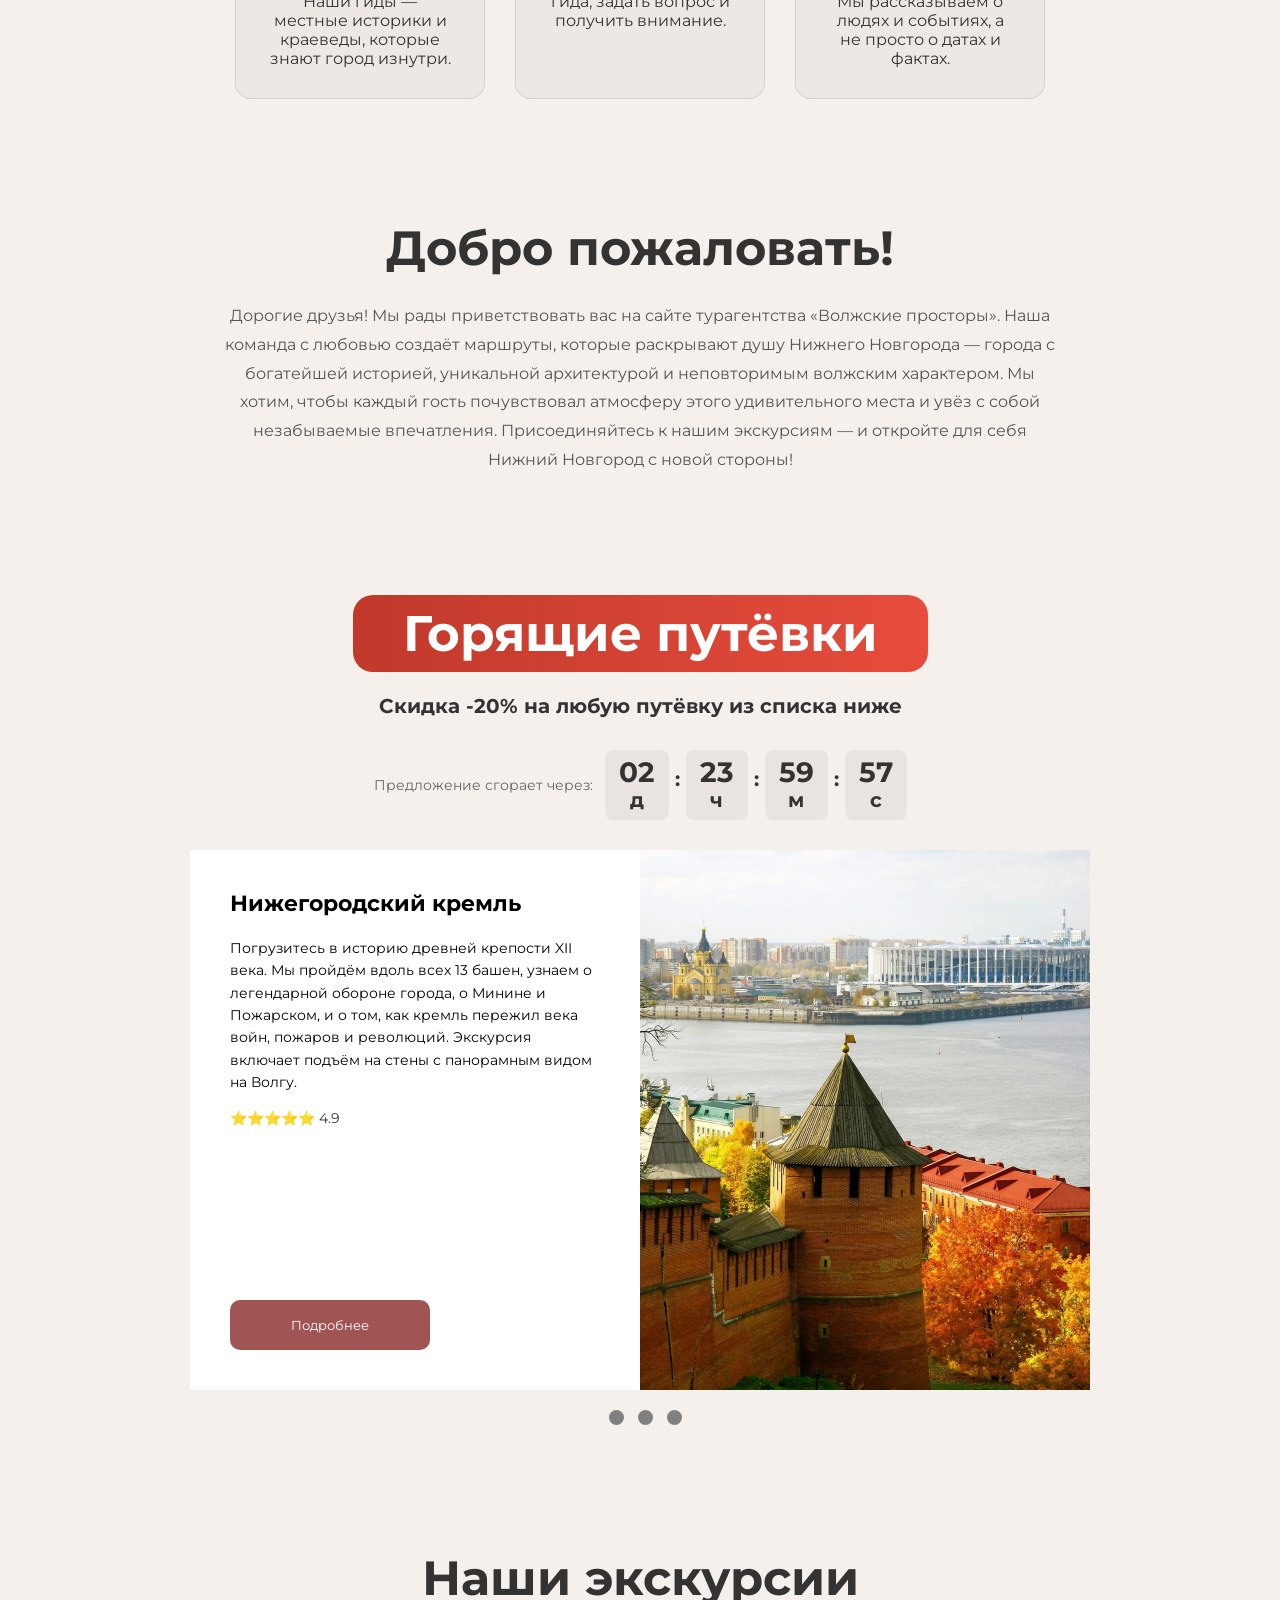
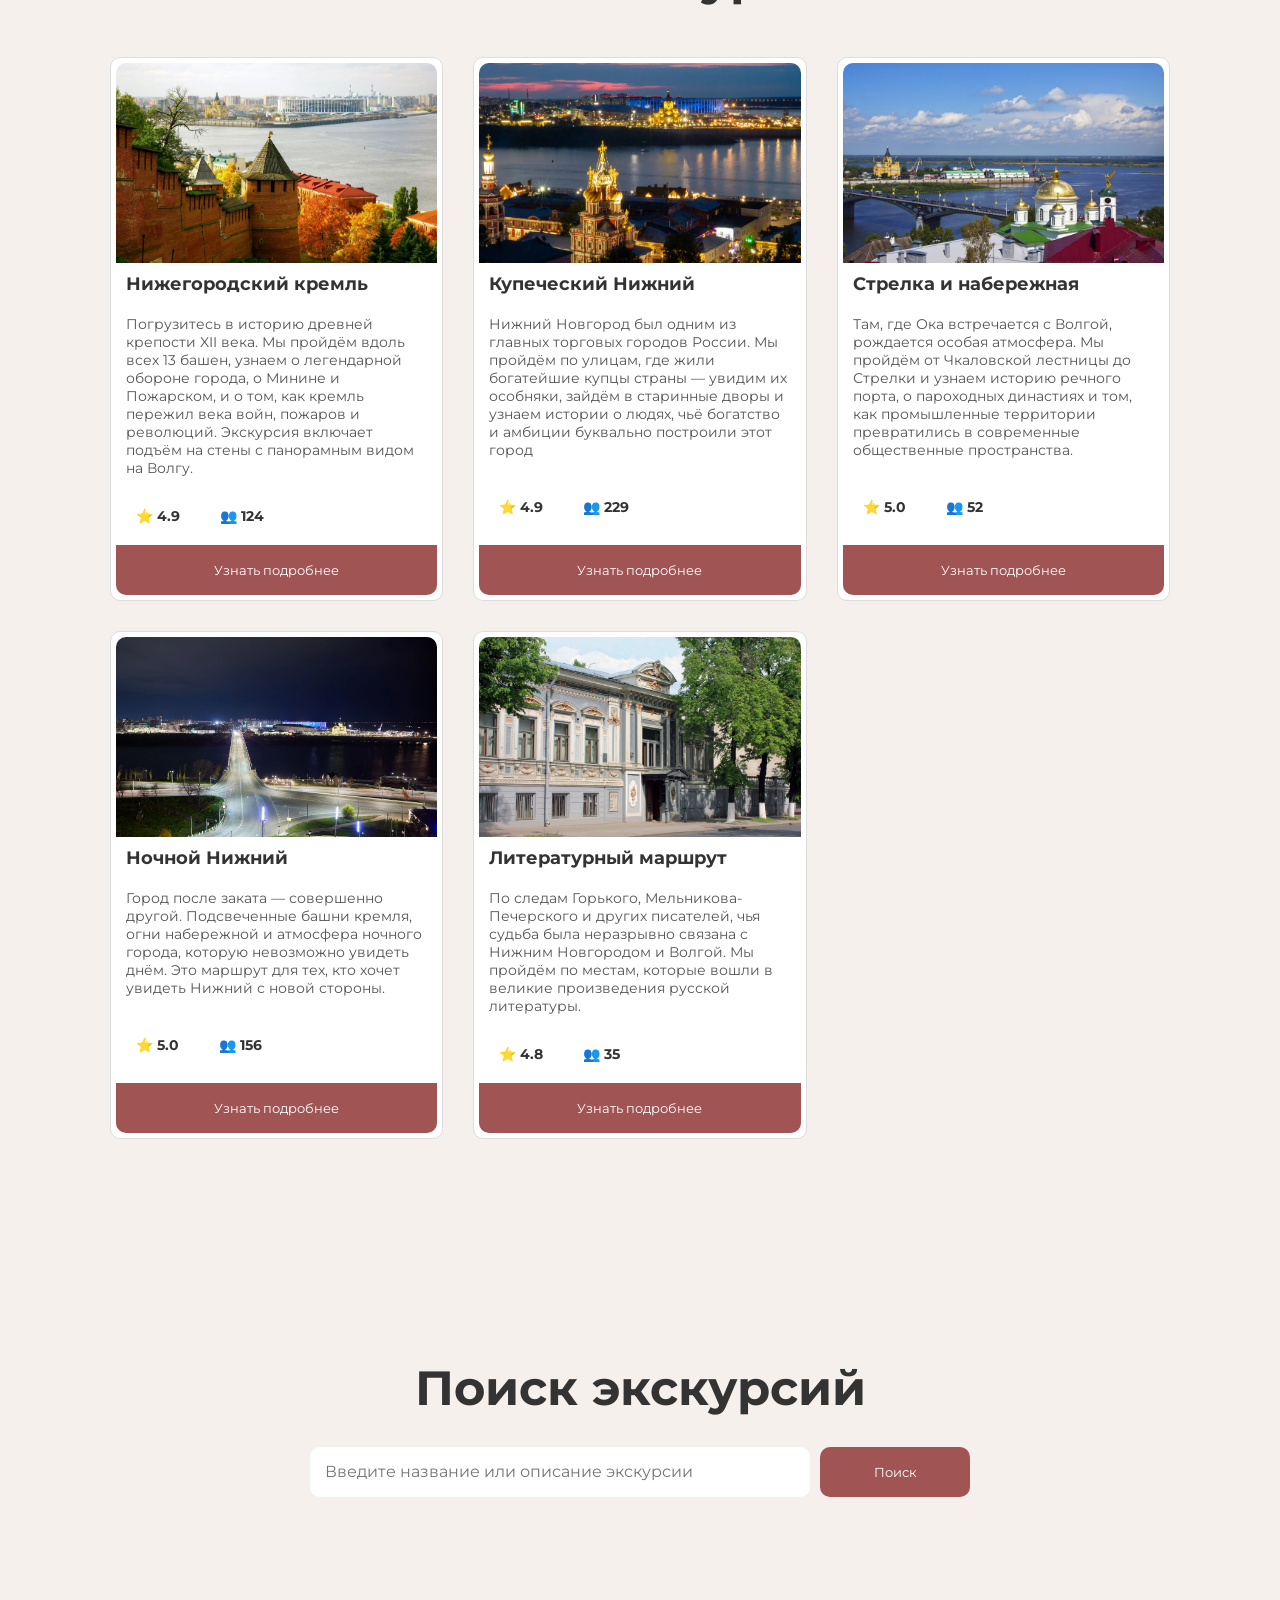
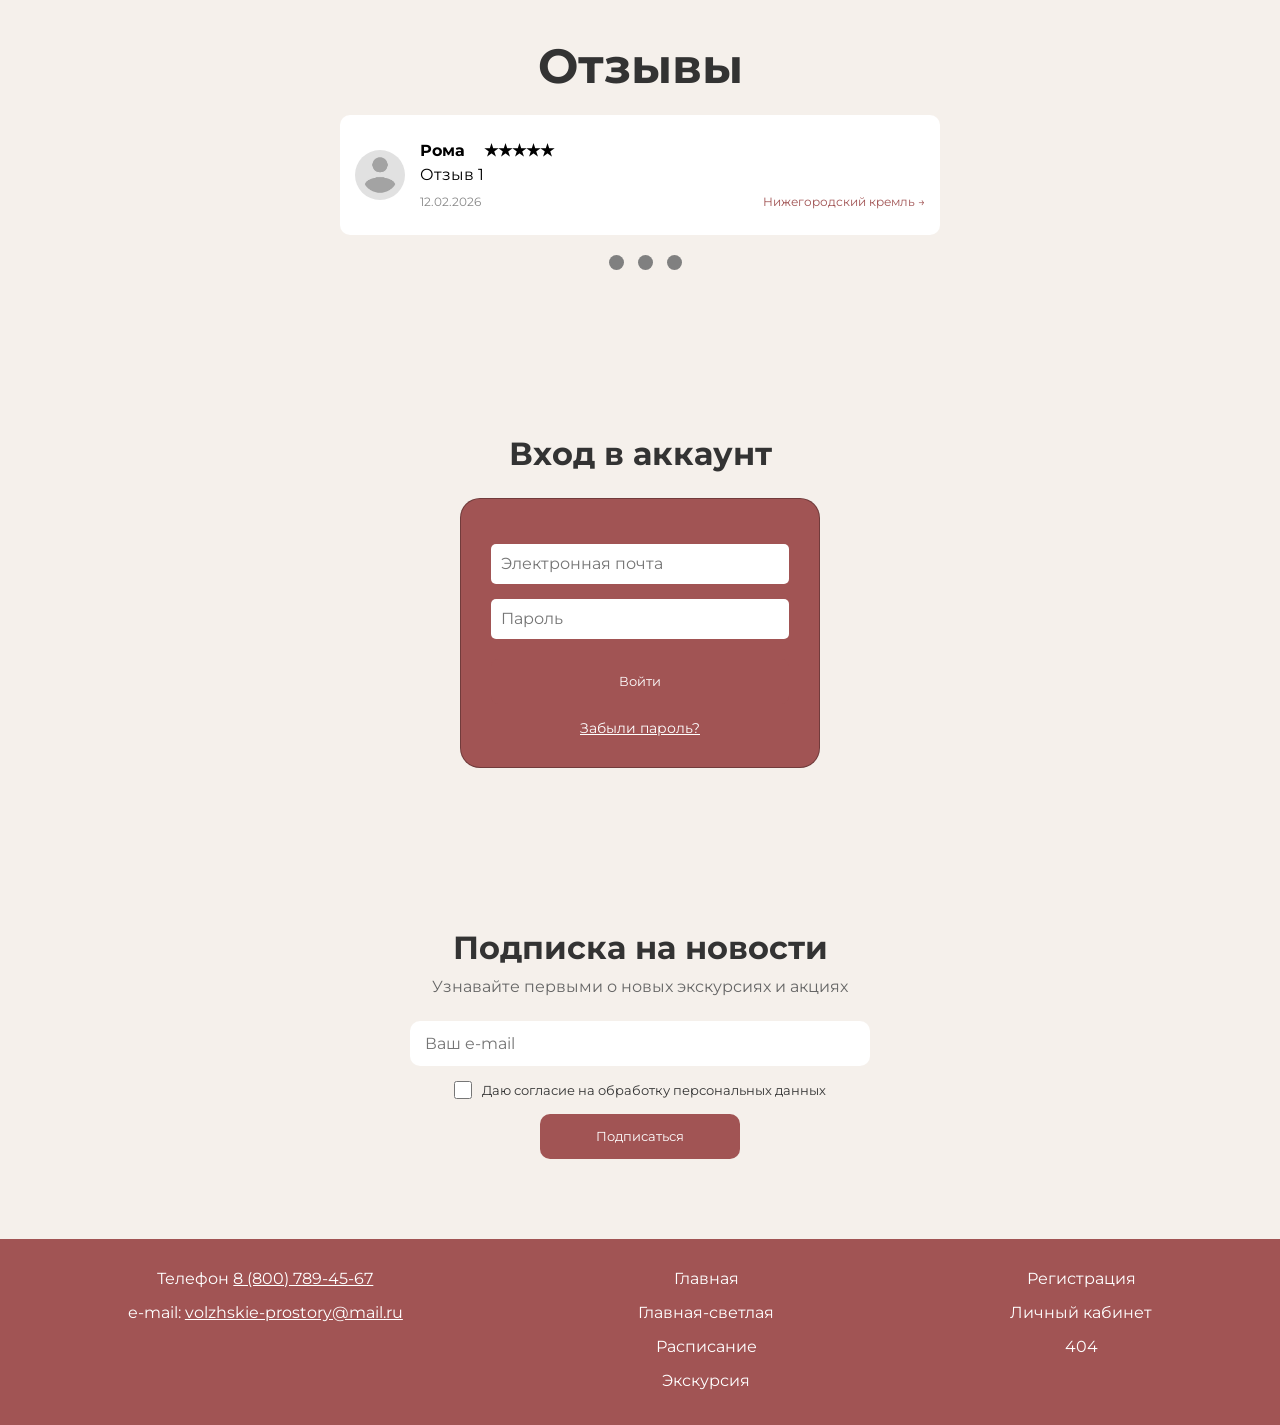
==== commit 647301ea: "light theme fix" ====
--- a/index-light.html
+++ b/index-light.html
@@ -98,7 +98,7 @@
     </style>
 </head>
 
-<body>
+<body bgcolor="#453d3d">
     <header>
         <div class="headerleft">
             <a class="headerbtn" href="index.html"><img src="img/logo.png" alt="logo" class="logo"></a>
@@ -110,11 +110,12 @@
             <a class="headerbtn" href="#search">Поиск</a>
         </div>
         <div class="header_right">
-            <a class="headerbtn" href="index.html">Сменить тему</a>
+            <a class="headerbtn" href="index-light.html">Сменить тему</a>
             <a class="headerbtn" href="registration.html">Регистрация</a>
             <a class="headerbtn" href="#auth">Вход</a>
             <a class="headerbtn" href="account.html">Кабинет</a>
-            <a class="headerbtn accessible_btn" href="#" onclick="toggleAccessibility(); return false;">👁 Для слабовидящих</a>
+            <a class="headerbtn accessible_btn" href="#" onclick="toggleAccessibility(); return false;">👁 Для
+                слабовидящих</a>
         </div>
         <a class="burger_btn" href="#" onclick="toggleMenu(); return false;">☰</a>
     </header>
@@ -124,7 +125,7 @@
         <a href="tour.html">Экскурсии</a>
         <a href="#contacts">Контакты</a>
         <a href="#search">Поиск</a>
-        <a href="index.html">Сменить тему</a>
+        <a href="index-light.html">Сменить тему</a>
         <a href="registration.html">Регистрация</a>
         <a href="#auth">Вход</a>
         <a href="account.html">Кабинет</a>
@@ -132,7 +133,7 @@
     </div>
 
     <div class="hero">
-        <img src="img/about.jpg">
+        <img src="img/2.jpg" class="hero_background">
         <img src="img/logo.png" class="hero_logo" alt="Волжские просторы">
         <span>Ваш проводник в историю Нижнего Новгорода</span>
         <div>
@@ -146,7 +147,7 @@
 
     <section id="about_us">
         <div class="about_us">
-            <h1>О нас</h1>
+            <h1 style="color: #333">О нас</h1>
             <div class="about_us_content">
                 <div class="about_us_img">
                     <img src="img/about.jpg" alt="О нас">
@@ -154,15 +155,20 @@
                 <div class="about_us_container">
                     <div class="about_us_card">
                         <h2>🏛️ Авторский взгляд</h2>
-                        <p>Мы не идём по шаблону — каждая экскурсия уникальна. Наши гиды — местные историки и краеведы, которые знают город изнутри.</p>
+                        <p>Мы не идём по шаблону — каждая экскурсия уникальна. Наши гиды — местные историки и краеведы,
+                            которые знают город изнутри.</p>
                     </div>
                     <div class="about_us_card">
                         <h2>👥 Малые группы</h2>
-                        <p>Максимум 10 человек в группе — чтобы каждый мог услышать гида, задать вопрос и получить внимание.</p>
+                        <p>Максимум 10 человек в группе — чтобы каждый мог услышать гида, задать вопрос и получить
+                            внимание.
+                        </p>
                     </div>
                     <div class="about_us_card">
                         <h2>📖 Живые истории</h2>
-                        <p>Каждая экскурсия — это не лекция, а разговор с городом. Мы рассказываем о людях и событиях, а не просто о датах и фактах.</p>
+                        <p>Каждая экскурсия — это не лекция, а разговор с городом. Мы рассказываем о людях и событиях, а
+                            не
+                            просто о датах и фактах.</p>
                     </div>
                 </div>
             </div>
@@ -172,7 +178,11 @@
     <section id="welcome">
         <div class="welcome_section">
             <h1>Добро пожаловать!</h1>
-            <p>Дорогие друзья! Мы рады приветствовать вас на сайте турагентства «Волжские просторы». Наша команда с любовью создаёт маршруты, которые раскрывают душу Нижнего Новгорода — города с богатейшей историей, уникальной архитектурой и неповторимым волжским характером. Мы хотим, чтобы каждый гость почувствовал атмосферу этого удивительного места и увёз с собой незабываемые впечатления. Присоединяйтесь к нашим экскурсиям — и откройте для себя Нижний Новгород с новой стороны!</p>
+            <p>Дорогие друзья! Мы рады приветствовать вас на сайте турагентства «Волжские просторы». Наша команда с
+                любовью создаёт маршруты, которые раскрывают душу Нижнего Новгорода — города с богатейшей историей,
+                уникальной архитектурой и неповторимым волжским характером. Мы хотим, чтобы каждый гость почувствовал
+                атмосферу этого удивительного места и увёз с собой незабываемые впечатления. Присоединяйтесь к нашим
+                экскурсиям — и откройте для себя Нижний Новгород с новой стороны!</p>
         </div>
     </section>
 
@@ -213,7 +223,9 @@
                 <div class="hot_trips_slides">
                     <div class="hot_trip_block">
                         <h2>Нижегородский кремль</h2>
-                        <p>Погрузитесь в историю древней крепости XII века. Мы пройдём вдоль всех 13 башен, узнаем о легендарной обороне города.</p>
+                        <p>Погрузитесь в историю древней крепости XII века. Мы пройдём вдоль всех 13 башен, узнаем о
+                            легендарной обороне города, о Минине и Пожарском, и о том, как кремль пережил века войн,
+                            пожаров и революций. Экскурсия включает подъём на стены с панорамным видом на Волгу.</p>
                         <div class="slider_rating">⭐⭐⭐⭐⭐ 4.9</div>
                         <a href="tour.html#tour1"><button>Подробнее</button></a>
                     </div>
@@ -222,7 +234,9 @@
                     </div>
                     <div class="hot_trip_block">
                         <h2>Купеческий Нижний</h2>
-                        <p>Нижний Новгород был одним из главных торговых городов России. Увидим особняки, заглянем в старинные дворы.</p>
+                        <p>Нижний Новгород был одним из главных торговых городов России. Мы пройдём по улицам, где жили
+                            богатейшие купцы страны — увидим их особняки, зайдём в старинные дворы и узнаем истории о
+                            людях, чьё богатство и амбиции буквально построили этот город.</p>
                         <div class="slider_rating">⭐⭐⭐⭐⭐ 4.9</div>
                         <a href="tour.html#tour2"><button>Подробнее</button></a>
                     </div>
@@ -231,7 +245,9 @@
                     </div>
                     <div class="hot_trip_block">
                         <h2>Стрелка и набережная</h2>
-                        <p>Там, где Ока встречается с Волгой, рождается особая атмосфера. Пройдём от Чкаловской лестницы до Стрелки.</p>
+                        <p>Там, где Ока встречается с Волгой, рождается особая атмосфера. Мы пройдём от Чкаловской
+                            лестницы до Стрелки и узнаем, как индустриальные территории стали современными общественными
+                            пространствами.</p>
                         <div class="slider_rating">⭐⭐⭐⭐⭐ 5.0</div>
                         <a href="tour.html#tour3"><button>Подробнее</button></a>
                     </div>
@@ -254,7 +270,9 @@
             <div class="trip_card">
                 <img src="img/2.jpg">
                 <h2>Нижегородский кремль</h2>
-                <span>Погрузитесь в историю древней крепости XII века. Экскурсия включает подъём на стены с панорамным видом на Волгу.</span>
+                <span>Погрузитесь в историю древней крепости XII века. Мы пройдём вдоль всех 13 башен, узнаем о
+                    легендарной обороне города, о Минине и Пожарском, и о том, как кремль пережил века войн, пожаров
+                    и революций. Экскурсия включает подъём на стены с панорамным видом на Волгу.</span>
                 <div class="card_info">
                     <span>⭐ 4.9</span>
                     <span>👥 124</span>
@@ -264,7 +282,9 @@
             <div class="trip_card">
                 <img src="img/3.jpg">
                 <h2>Купеческий Нижний</h2>
-                <span>Увидим особняки богатейших купцов, зайдём в старинные дворы и узнаем истории о людях, построивших этот город.</span>
+                <span>Нижний Новгород был одним из главных торговых городов России. Мы пройдём по улицам, где жили
+                    богатейшие купцы страны — увидим их особняки, зайдём в старинные дворы и узнаем истории о людях,
+                    чьё богатство и амбиции буквально построили этот город</span>
                 <div class="card_info">
                     <span>⭐ 4.9</span>
                     <span>👥 229</span>
@@ -274,7 +294,9 @@
             <div class="trip_card">
                 <img src="img/1.jpeg">
                 <h2>Стрелка и набережная</h2>
-                <span>Там, где Ока встречается с Волгой, рождается особая атмосфера. Прогулка от Чкаловской лестницы до Стрелки.</span>
+                <span>Там, где Ока встречается с Волгой, рождается особая атмосфера. Мы пройдём от Чкаловской
+                    лестницы до Стрелки и узнаем историю речного порта, о пароходных династиях и том, как
+                    промышленные территории превратились в современные общественные пространства.</span>
                 <div class="card_info">
                     <span>⭐ 5.0</span>
                     <span>👥 52</span>
@@ -284,7 +306,9 @@
             <div class="trip_card">
                 <img src="img/4.webp">
                 <h2>Ночной Нижний</h2>
-                <span>Город после заката — совершенно другой. Подсвеченные башни кремля, огни набережной и атмосфера ночного города.</span>
+                <span>Город после заката — совершенно другой. Подсвеченные башни кремля, огни набережной и атмосфера
+                    ночного города, которую невозможно увидеть днём. Это маршрут для тех, кто хочет увидеть Нижний с
+                    новой стороны.</span>
                 <div class="card_info">
                     <span>⭐ 5.0</span>
                     <span>👥 156</span>
@@ -294,7 +318,9 @@
             <div class="trip_card">
                 <img src="img/5.jpeg">
                 <h2>Литературный маршрут</h2>
-                <span>По следам Горького и Мельникова-Печерского. Пройдём по местам великих произведений русской литературы.</span>
+                <span>По следам Горького, Мельникова-Печерского и других писателей, чья судьба была неразрывно связана с
+                    Нижним Новгородом и Волгой. Мы пройдём по местам, которые вошли в великие произведения русской
+                    литературы.</span>
                 <div class="card_info">
                     <span>⭐ 4.8</span>
                     <span>👥 35</span>
@@ -336,7 +362,7 @@
                                 <span>Рома</span>
                                 <span>★★★★★</span>
                             </div>
-                            <span>Были на экскурсии по кремлю, очень понравилось. Гид классный, виды сверху огонь!</span>
+                            <span>Отзыв 1</span>
                             <div class="review_footer">
                                 <span class="review_date">12.02.2026</span>
                                 <a href="tour.html#tour1">Нижегородский кремль →</a>
@@ -350,7 +376,7 @@
                                 <span>Дима</span>
                                 <span>★★★★☆</span>
                             </div>
-                            <span>Ходили на «Купеческий Нижний». Прикольно было по старым улицам гулять. Хочу ещё на ночную.</span>
+                            <span>Отзыв 2</span>
                             <div class="review_footer">
                                 <span class="review_date">28.01.2026</span>
                                 <a href="tour.html#tour2">Купеческий Нижний →</a>
@@ -364,7 +390,7 @@
                                 <span>Егор</span>
                                 <span>★★★★★</span>
                             </div>
-                            <span>Ночная экскурсия топ! Город в подсветке вообще другой. Точно ещё приду.</span>
+                            <span>Отзыв 3</span>
                             <div class="review_footer">
                                 <span class="review_date">05.03.2026</span>
                                 <a href="tour.html#tour4">Ночной Нижний →</a>
@@ -413,7 +439,8 @@
             <div class="footer_container">
                 <div class="footer_column1">
                     <span>Телефон <a href="tel:88007894567" style="color:white">8 (800) 789-45-67</a></span>
-                    <span>e-mail: <a href="mailto:volzhskie-prostory@mail.ru" style="color:white">volzhskie-prostory@mail.ru</a></span>
+                    <span>e-mail: <a href="mailto:volzhskie-prostory@mail.ru"
+                            style="color:white">volzhskie-prostory@mail.ru</a></span>
                 </div>
                 <div class="footer_column2">
                     <a href="index.html">Главная</a>
--- a/css/responsive.css
+++ b/css/responsive.css
@@ -1,4 +1,5 @@
 @media screen and (max-width: 796px) {
+
     .header_nav,
     .header_right {
         display: none;
@@ -65,17 +66,35 @@
         padding: 20px;
         height: auto;
         min-height: 300px;
-        width: calc(100% / 6);
+        width: calc(140% / 6);
+    }
+
+
+    .hot_trip_block button {
+        width: 150%;
+        height: 150%;
     }
 
     .hot_trips_slide {
-        width: calc(100% / 6);
+        width: calc(80% / 6);
     }
 
     .hot_trips_slide img {
-        height: 300px;
-        width: 100%;
+        width: 80%;
+        height: 100%;
         object-fit: cover;
+    }
+
+    #hot_trips_slide1:checked~.hot_trips_slides {
+        transform: translateX(0%);
+    }
+
+    #hot_trips_slide2:checked~.hot_trips_slides {
+        transform: translateX(-36.66%);
+    }
+
+    #hot_trips_slide3:checked~.hot_trips_slides {
+        transform: translateX(-73.33%);
     }
 
     .hot_badge {
@@ -187,7 +206,7 @@
         display: block;
         text-align: center;
         padding: 10px;
-        background: rgba(255,255,255,0.1);
+        background: rgba(255, 255, 255, 0.1);
         border-radius: 5px;
         margin-top: 5px;
     }
@@ -200,4 +219,4 @@
     .schedule_booking button {
         width: 100%;
     }
-}
+}
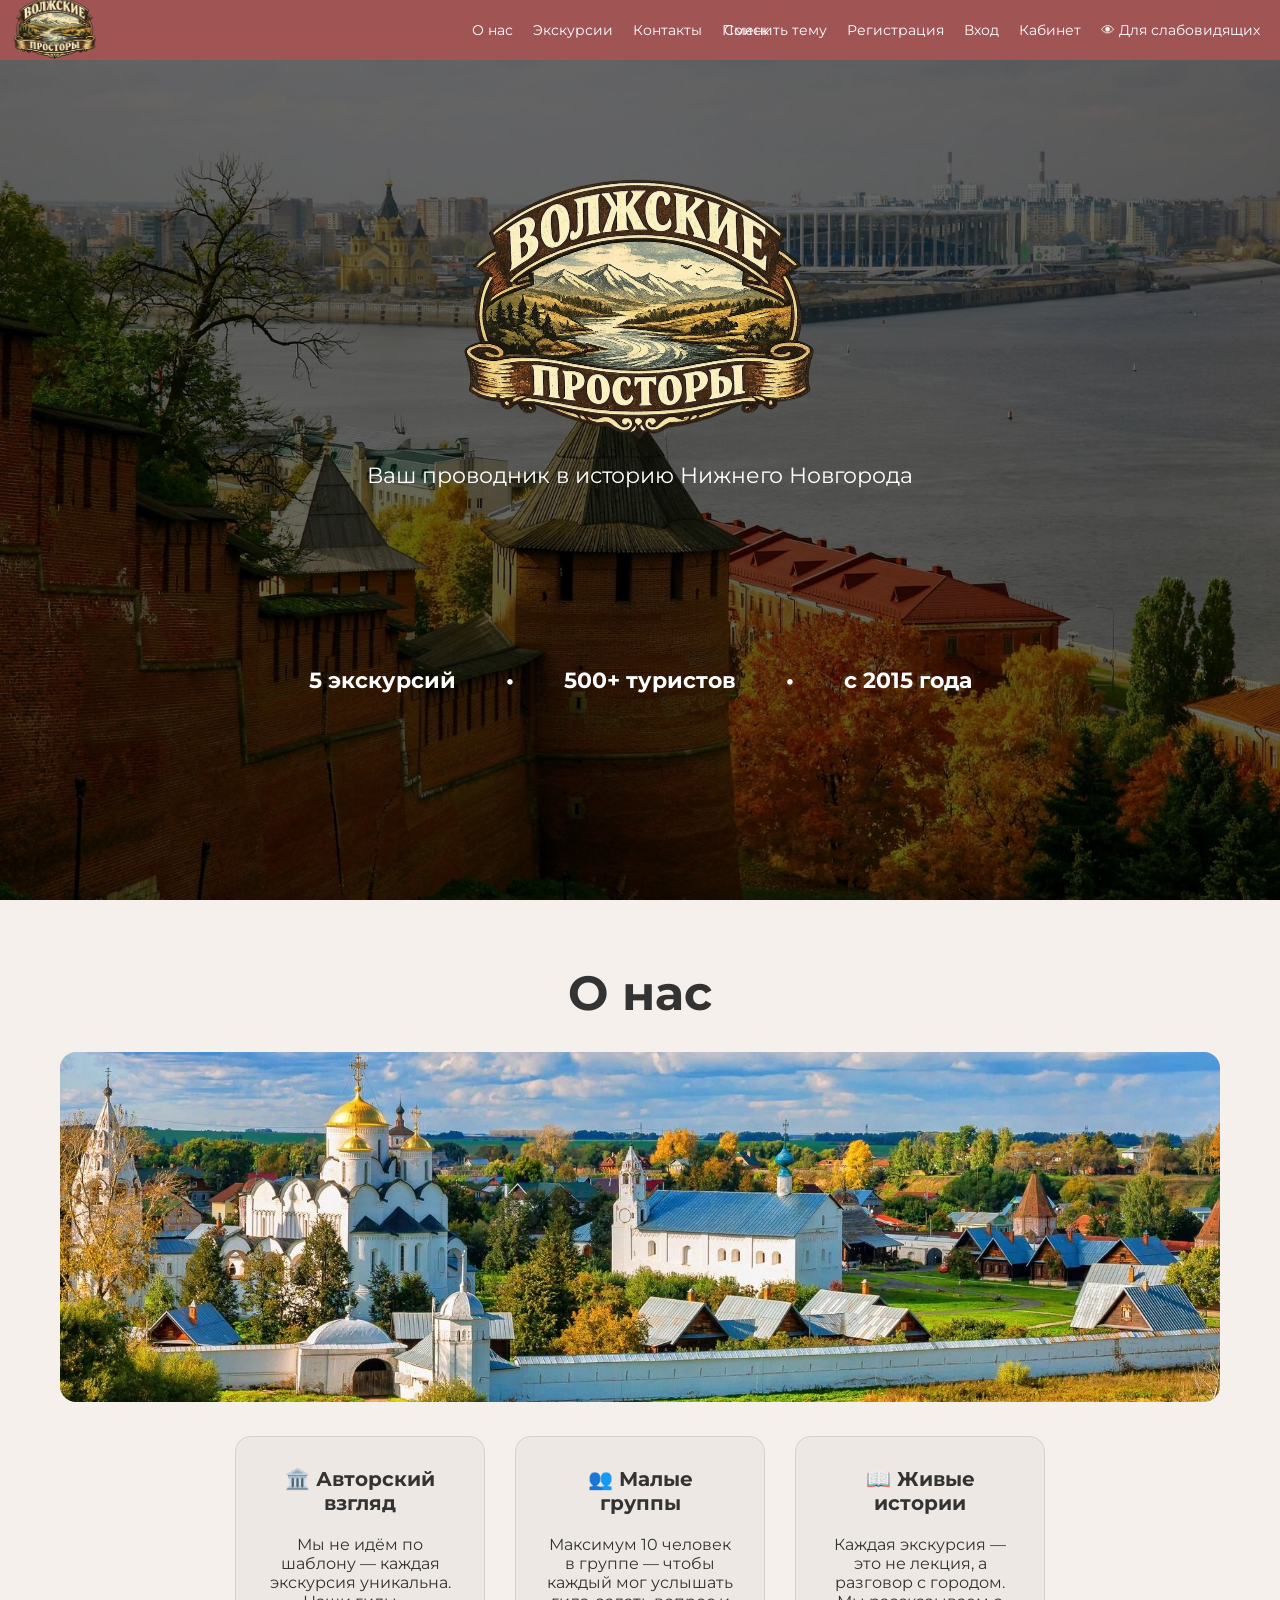
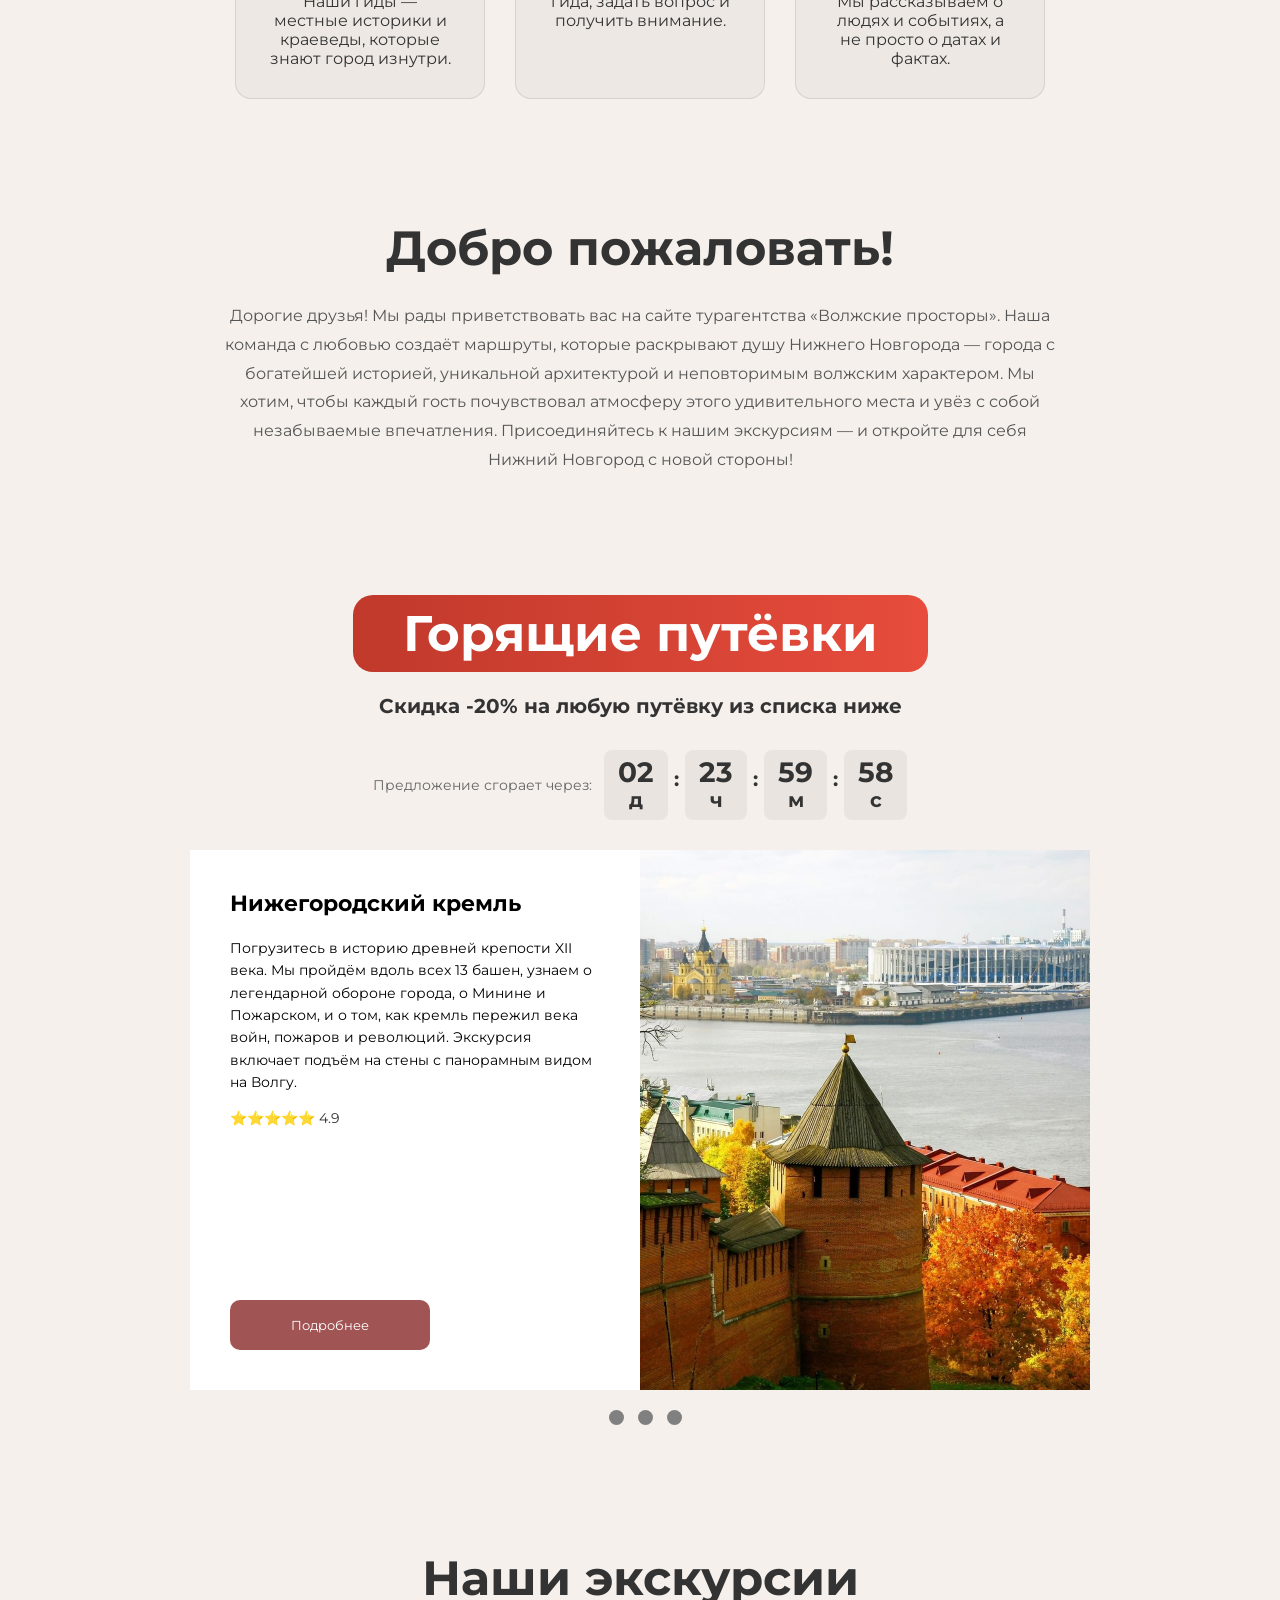
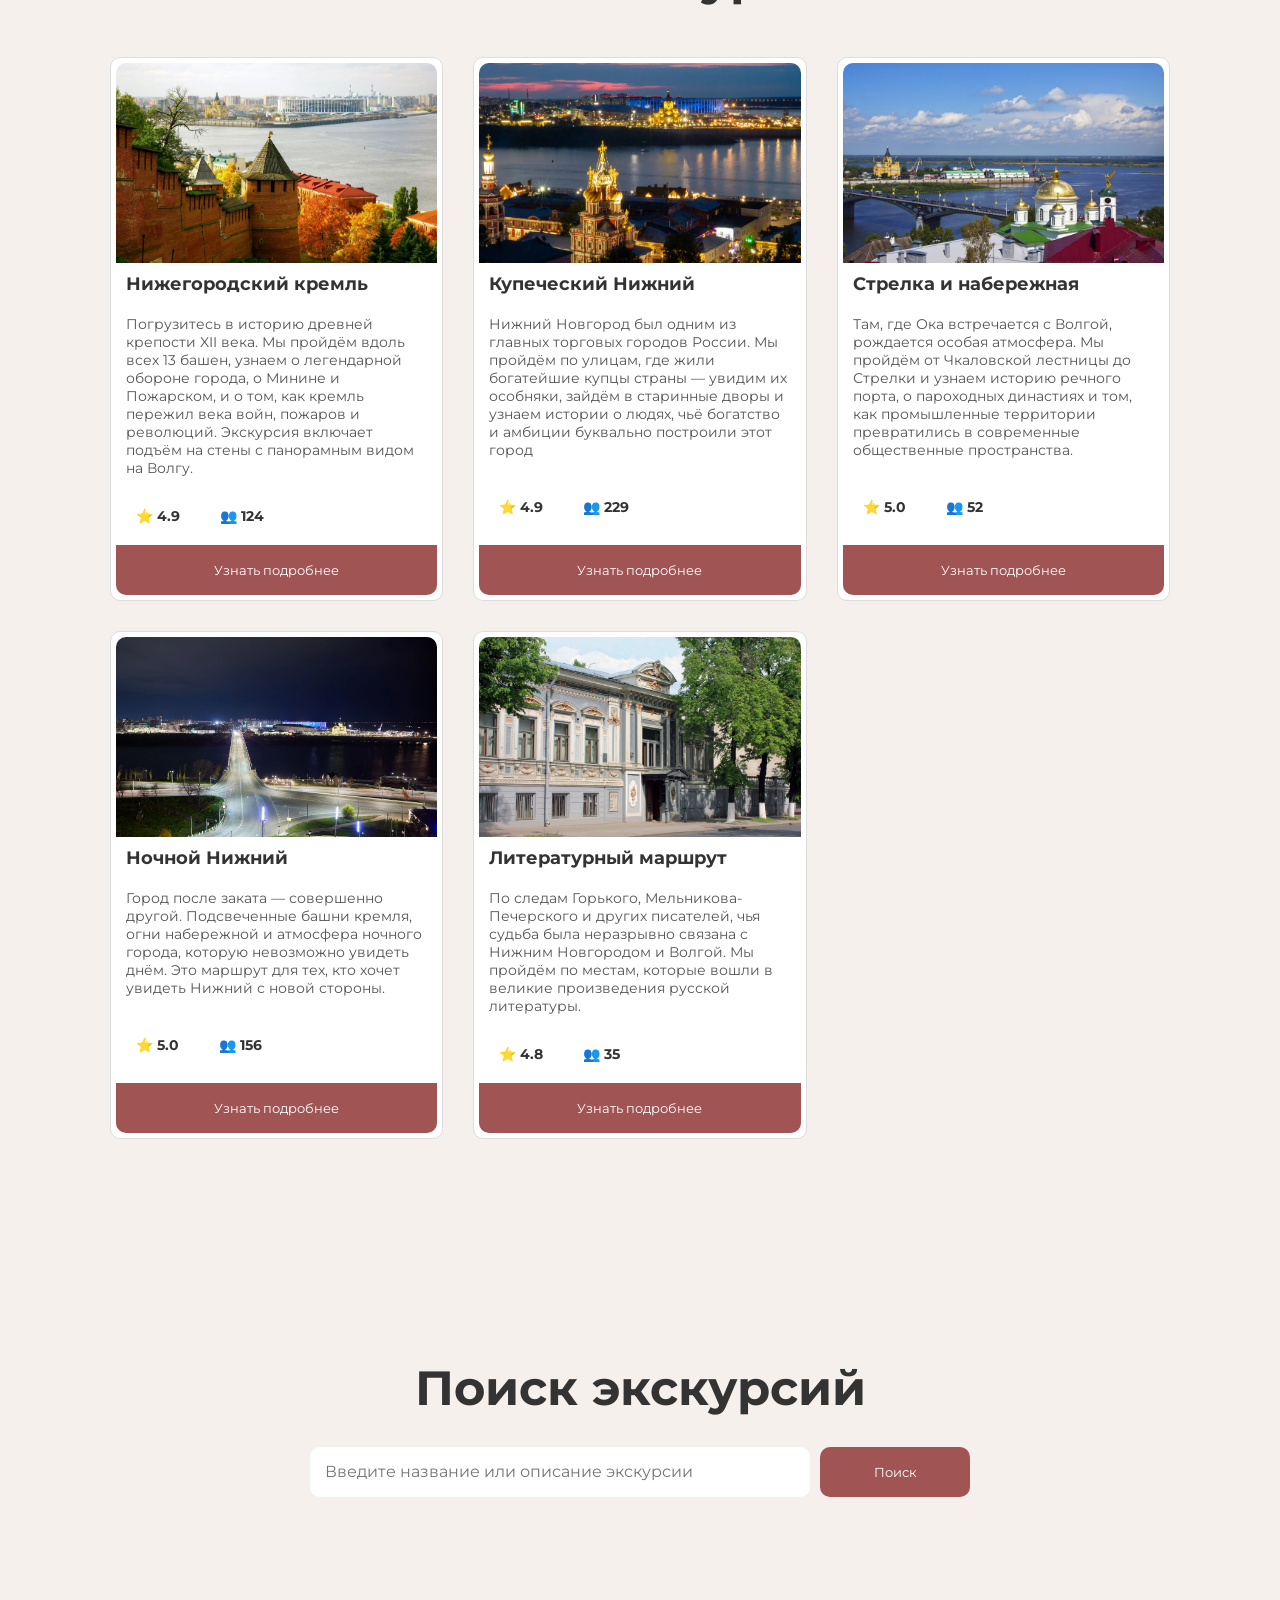
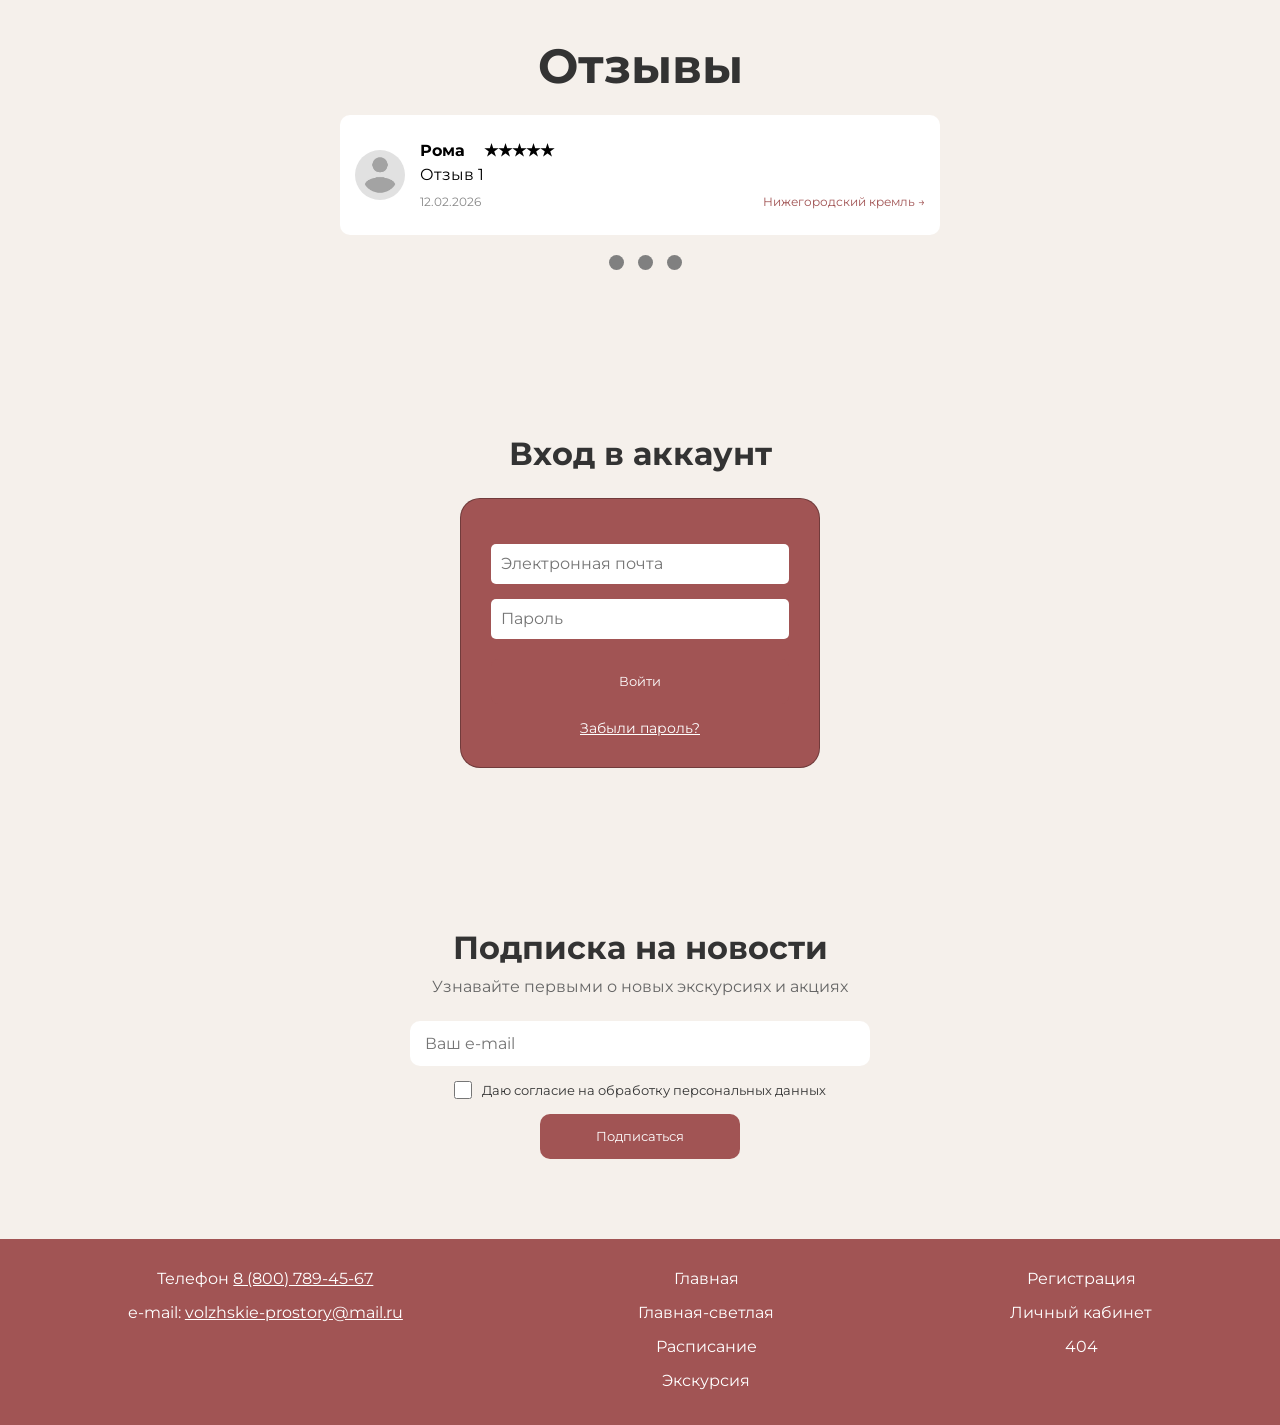
==== commit 215d9593: "light theme fix2" ====
--- a/index-light.html
+++ b/index-light.html
@@ -110,7 +110,7 @@
             <a class="headerbtn" href="#search">Поиск</a>
         </div>
         <div class="header_right">
-            <a class="headerbtn" href="index-light.html">Сменить тему</a>
+            <a class="headerbtn" href="index.html">Сменить тему</a>
             <a class="headerbtn" href="registration.html">Регистрация</a>
             <a class="headerbtn" href="#auth">Вход</a>
             <a class="headerbtn" href="account.html">Кабинет</a>
